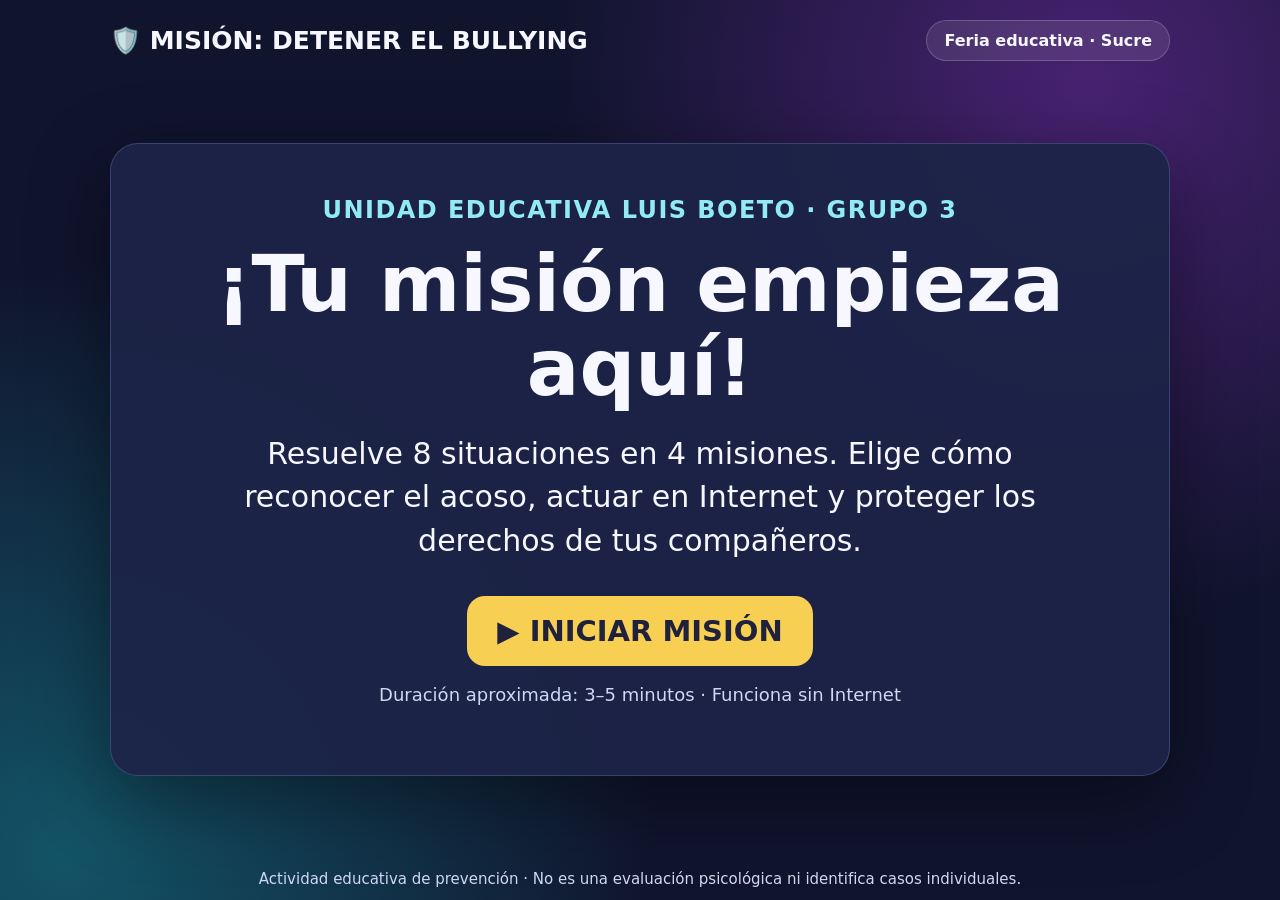
==== index.html @ 12032dbc "Add files via upload" ====
<!doctype html><html lang="es"><head><meta charset="utf-8"><meta name="viewport" content="width=device-width,initial-scale=1"><title>Misión: detener el bullying</title><style>
:root{font-family:system-ui,Arial,sans-serif;color:#f7f7ff;background:#10142d}*{box-sizing:border-box}body{margin:0;min-height:100vh;background:radial-gradient(circle at 85% 10%,#482272,transparent 40%),radial-gradient(circle at 5% 95%,#135467,transparent 40%),#10142d}.wrap{width:min(1100px,96vw);min-height:100vh;margin:auto;display:flex;flex-direction:column;padding:20px 20px 12px}.top{display:flex;align-items:center;justify-content:space-between;gap:16px;font-weight:800}.brand{font-size:clamp(17px,2vw,25px)}.badge{padding:10px 17px;border-radius:100px;background:#ffffff18;border:1px solid #ffffff30}.panel{margin:auto 0;background:#1d2447ed;border:1px solid #7585c255;box-shadow:0 24px 80px #0006;border-radius:28px;padding:clamp(22px,4vw,55px);text-align:center}.eyebrow{color:#92ebf4;font-size:clamp(17px,2vw,24px);font-weight:850;text-transform:uppercase;letter-spacing:.06em}h1{font-size:clamp(38px,6.5vw,78px);line-height:1.08;margin:18px 0}h2{font-size:clamp(27px,3.6vw,46px);line-height:1.2;margin:14px 0 30px}.intro{font-size:clamp(20px,2.5vw,30px);line-height:1.45;max-width:800px;margin:22px auto 34px}.button,.choice{font:inherit;cursor:pointer;border:0;border-radius:18px;font-weight:800;transition:transform .12s,background .12s}.button:hover,.choice:hover{transform:translateY(-2px)}.button:focus-visible,.choice:focus-visible{outline:4px solid #f9d861;outline-offset:3px}.button{background:#f7cf53;color:#20213c;padding:18px 30px;font-size:clamp(20px,2.4vw,29px)}.button.secondary{background:#324164;color:white}.choices{display:grid;grid-template-columns:1fr 1fr;gap:14px;text-align:left}.choice{background:#303a67;color:#fff;border:2px solid #8d9ac260;min-height:78px;padding:16px 20px;font-size:clamp(17px,2vw,25px);text-align:left}.choice span{display:inline-grid;place-items:center;background:#ffffff22;border-radius:10px;min-width:37px;height:37px;margin-right:10px}.choice:disabled{cursor:default;transform:none}.choice.correct{background:#176b58;border-color:#70e1b9}.choice.wrong{background:#813c59;border-color:#ff96aa}.choice.dim{opacity:.55}.bar{height:12px;background:#ffffff2b;border-radius:20px;overflow:hidden;margin:0 0 28px}.bar i{display:block;height:100%;background:#f7cf53;transition:width .3s}.feedback{margin:24px 0;padding:20px;border-radius:18px;background:#ffffff16;text-align:left;font-size:clamp(19px,2.15vw,27px);line-height:1.4}.feedback strong{display:block;color:#9ef2d0}.foot{font-size:15px;color:#d0d7f2;text-align:center;margin-top:12px}.small{font-size:18px;color:#d0d7f2}.score{font-size:clamp(60px,9vw,110px);font-weight:900;color:#f7cf53;margin:0}.hidden{display:none}.status{display:flex;justify-content:space-between;gap:15px;font-size:clamp(16px,2vw,22px);font-weight:750;margin-bottom:13px}@media(max-width:700px){.choices{grid-template-columns:1fr}.wrap{padding:12px}.panel{padding:20px}.top{font-size:13px}.choice{min-height:62px}}
</style></head><body><main class="wrap"><header class="top"><div class="brand">🛡️ MISIÓN: DETENER EL BULLYING</div><div id="scoretop" class="badge">Feria educativa · Sucre</div></header><section id="home" class="panel"><div class="eyebrow">Unidad Educativa Luis Boeto · Grupo 3</div><h1>¡Tu misión empieza aquí!</h1><p class="intro">Resuelve 8 situaciones en 4 misiones. Elige cómo reconocer el acoso, actuar en Internet y proteger los derechos de tus compañeros.</p><button id="start" class="button">▶ INICIAR MISIÓN</button><p class="small">Duración aproximada: 3–5 minutos · Funciona sin Internet</p></section><section id="game" class="panel hidden"><div class="status"><span id="stage"></span><span id="count"></span></div><div class="bar"><i id="progress"></i></div><h2 id="question"></h2><div id="choices" class="choices"></div><div id="feedback" class="feedback hidden" role="status"></div><button id="next" class="button hidden" style="margin-top:10px">SIGUIENTE ➜</button></section><section id="end" class="panel hidden"><div class="eyebrow">Misión terminada</div><h1 id="rank"></h1><p id="score" class="score"></p><p id="closing" class="intro"></p><p class="intro" style="color:#9ef2d0;font-weight:850">No participes · No compartas · Acompaña · Pide ayuda</p><button id="again" class="button">🔄 NUEVA MISIÓN</button></section><footer class="foot">Actividad educativa de prevención · No es una evaluación psicológica ni identifica casos individuales.</footer></main><script>
const bank=[
{cat:'🔎 DETECTIVE',q:'Carlos y Mateo discuten una vez durante un partido. ¿Es bullying?',a:['Sí, toda discusión lo es','No necesariamente: fue una discusión aislada','Sí, porque alguien se enojó'],ok:1,why:'Una discusión aislada no basta para identificar bullying. Hay que conocer el contexto.'},
{cat:'🔎 DETECTIVE',q:'Todos los recreos esconden la mochila de Andrés y lo insultan aunque pidió que paren. ¿Qué observas?',a:['Una broma divertida','Un conflicto sin importancia','Una posible situación de bullying'],ok:2,why:'La agresión se repite, causa daño y Andrés no logra detenerla.'},
{cat:'🔎 DETECTIVE',q:'Dos amigas se hacen una broma, ambas se ríen y ninguna se siente incómoda. ¿Qué corresponde?',a:['Es bullying siempre','Es una broma consentida, mientras ambas estén cómodas','Hay que expulsarlas'],ok:1,why:'Escucha cómo se siente cada persona. Si alguien pide parar, hay que respetarlo.'},
{cat:'🔎 DETECTIVE',q:'Cada semana dejan fuera del grupo de trabajo al mismo compañero y se burlan cuando pide participar. ¿Qué indica?',a:['Posible acoso y exclusión reiterada','Una forma normal de organizarse','Una prueba de amistad'],ok:0,why:'La exclusión repetida y la burla requieren atención de un adulto responsable.'},
{cat:'🔎 DETECTIVE',q:'Una estudiante dice que un compañero la empujó. No sabemos qué ocurrió antes ni si se repitió. ¿Qué haces?',a:['Decir que seguro es bullying','Ignorarla porque pasó una sola vez','Escucharla, buscar ayuda y conocer el contexto'],ok:2,why:'Un hecho aislado también puede requerir intervención, aunque no se clasifique como bullying.'},
{cat:'📱 ALERTA DIGITAL',q:'En el chat comparten un meme para humillar a una compañera. ¿Qué haces?',a:['Lo reenvío a otro chat','No lo comparto, la apoyo y busco ayuda','Le pongo un emoji de risa'],ok:1,why:'Reenviar o celebrar la burla amplifica el daño. Apoyar y pedir ayuda puede detenerlo.'},
{cat:'📱 ALERTA DIGITAL',q:'Un compañero recibe mensajes ofensivos repetidamente y tiene miedo de contarlo. ¿Qué haces?',a:['Lo acompaño para pedir ayuda a un adulto de confianza','Publico capturas con su nombre','Le digo que responda con insultos'],ok:0,why:'Escúchalo y acompáñalo. Conserven evidencia sin difundirla públicamente.'},
{cat:'📱 ALERTA DIGITAL',q:'Alguien crea una cuenta falsa para ridiculizar a un estudiante. ¿Qué acción ayuda?',a:['Seguir la cuenta para vigilarla','Comentar para que el autor se enoje','No interactuar, guardar evidencia y reportarla con apoyo adulto'],ok:2,why:'No des más difusión a la cuenta. Buscar apoyo facilita que se atienda el caso.'},
{cat:'📱 ALERTA DIGITAL',q:'Comparten una foto privada de una compañera sin su permiso. ¿Qué haces?',a:['La borro de mi chat, no la reenvío y aviso a un adulto','La comparto solo con mis amigos','La publico para denunciar al responsable'],ok:0,why:'Evita difundir la imagen; un adulto puede ayudar a reportarla y proteger a la compañera.'},
{cat:'📱 ALERTA DIGITAL',q:'Expulsan repetidamente a un compañero del grupo digital del curso para humillarlo. ¿Qué puede ser?',a:['Nada: Internet no cuenta','Una forma de ciberbullying','Una norma obligatoria de grupo'],ok:1,why:'La exclusión intencional y reiterada en espacios digitales también puede causar daño.'},
{cat:'🎯 TÚ DECIDES',q:'Se burlan de un estudiante nuevo por su forma de hablar. ¿Qué haces?',a:['Me uno para no quedar fuera','Me quedo mirando sin actuar','No apoyo la burla, lo acompaño y busco ayuda'],ok:2,why:'Acompañar a quien recibe burlas y pedir ayuda es una manera segura de intervenir.'},
{cat:'🎯 TÚ DECIDES',q:'Tu mejor amigo insulta repetidamente a otro estudiante. ¿Qué haces?',a:['Le digo que pare y, si continúa, busco apoyo adulto','Lo defiendo porque es mi amigo','Le digo al otro que aguante'],ok:0,why:'La amistad también implica poner límites cuando alguien hace daño.'},
{cat:'🎯 TÚ DECIDES',q:'Ves una burla grupal y te preocupa que se vuelvan contra ti. ¿Qué puedes hacer?',a:['Enfrentarte solo al grupo','Buscar a un docente y acompañar al compañero después','Grabar y publicar el momento'],ok:1,why:'Puedes intervenir de forma segura sin exponerte a una confrontación.'},
{cat:'🎯 TÚ DECIDES',q:'Una compañera te cuenta que teme ir a clases por burlas constantes. ¿Qué respuesta ayuda?',a:['Decirle que no exagere','Prometer que jamás contarás nada','Escucharla sin juzgar y acompañarla a pedir ayuda'],ok:2,why:'Tomar en serio lo que siente y buscar apoyo es importante.'},
{cat:'🎯 TÚ DECIDES',q:'Un compañero pide que dejen de llamarlo por un apodo que le duele. ¿Qué haces?',a:['Respetar su pedido y pedir a otros que paren','Seguir porque el apodo es gracioso','Cambiarlo por otro apodo'],ok:0,why:'El límite que expresa la persona debe respetarse.'},
{cat:'⚖️ TUS DERECHOS',q:'Publican una foto de una estudiante sin permiso para humillarla. ¿Qué derechos pueden afectarse?',a:['Ninguno porque fue en Internet','Privacidad, propia imagen y dignidad','Solo el derecho a jugar'],ok:1,why:'La privacidad, la imagen y la dignidad también se protegen en espacios digitales.'},
{cat:'⚖️ TUS DERECHOS',q:'Humillan repetidamente a un estudiante por la situación económica de su familia. ¿Qué principio debemos proteger?',a:['Igualdad y no discriminación','El derecho del grupo a burlarse','Ninguno si no hay golpes'],ok:0,why:'Todas las personas merecen respeto e igualdad, sin importar su situación económica.'},
{cat:'⚖️ TUS DERECHOS',q:'Amenazan y hostigan a una estudiante dentro y fuera del aula. ¿Qué debe protegerse?',a:['Solo sus notas','Solo su teléfono','Su integridad y derecho a vivir sin violencia'],ok:2,why:'La violencia psicológica y las amenazas afectan la integridad y la seguridad.'},
{cat:'⚖️ TUS DERECHOS',q:'Un grupo divulga mensajes personales de un compañero para avergonzarlo. ¿Qué derecho es especialmente relevante?',a:['La privacidad e intimidad','El derecho a reenviar mensajes','Ninguno si el chat era privado'],ok:0,why:'Los mensajes personales no deben difundirse para causar daño.'},
{cat:'⚖️ TUS DERECHOS',q:'Una compañera sufre burlas constantes y quiere contarlo. ¿Quién puede ayudar a proteger sus derechos?',a:['Solo sus amistades','Docentes, familia y personas adultas responsables de la escuela','Nadie si ocurre por redes'],ok:1,why:'La escuela y los adultos responsables deben escuchar, proteger y activar los canales de ayuda.'}
];
let round=[],index=0,points=0,answered=false;const $=id=>document.getElementById(id);function show(id){['home','game','end'].forEach(x=>$(x).classList.toggle('hidden',x!==id))}function shuffle(a){for(let i=a.length-1;i>0;i--){let j=Math.floor(Math.random()*(i+1));[a[i],a[j]]=[a[j],a[i]]}return a}function begin(){round=['🔎 DETECTIVE','📱 ALERTA DIGITAL','🎯 TÚ DECIDES','⚖️ TUS DERECHOS'].flatMap(c=>shuffle(bank.filter(x=>x.cat===c)).slice(0,2));index=0;points=0;$('scoretop').textContent='⭐ 0 / 800';show('game');render()}function render(){answered=false;let q=round[index];$('stage').textContent=q.cat;$('count').textContent=`Pregunta ${index+1} / 8`;$('progress').style.width=(index/8*100)+'%';$('question').textContent=q.q;$('feedback').classList.add('hidden');$('next').classList.add('hidden');let box=$('choices');box.replaceChildren();q.a.forEach((v,i)=>{let b=document.createElement('button');b.className='choice';let label=document.createElement('span');label.textContent='ABC'[i];b.append(label,document.createTextNode(v));b.onclick=()=>answer(i);box.append(b)})}function answer(i){if(answered)return;answered=true;let q=round[index],right=i===q.ok;if(right)points+=100;$('scoretop').textContent=`⭐ ${points} / 800`;[...$('choices').children].forEach((b,j)=>{b.disabled=true;b.classList.add(j===q.ok?'correct':j===i?'wrong':'dim')});let f=$('feedback');f.replaceChildren();let strong=document.createElement('strong');strong.textContent=right?'✅ ¡Bien! +100 puntos':'💡 Aprendamos juntos';f.append(strong,document.createTextNode(q.why));f.classList.remove('hidden');$('progress').style.width=((index+1)/8*100)+'%';$('next').textContent=index===7?'VER RESULTADO 🏆':'SIGUIENTE ➜';$('next').classList.remove('hidden')}function advance(){if(!answered)return;if(++index<8){render();return}show('end');$('score').textContent=points+' / 800';let rank=points>=700?'🏆 GUARDIÁN CONTRA EL BULLYING':points>=400?'🛡️ DEFENSOR':'🌱 APRENDIZ';$('rank').textContent=rank;$('closing').textContent=points>=700?'¡Misión cumplida! Puedes reconocer situaciones de acoso y actuar con respeto.':points>=400?'¡Buen trabajo! Sigue practicando cómo reconocer el acoso y acompañar a otros.':'Cada decisión es una oportunidad para aprender y ayudar. ¡Vuelve a intentarlo!'}$('start').onclick=begin;$('again').onclick=begin;$('next').onclick=advance;document.addEventListener('keydown',e=>{if($('game').classList.contains('hidden'))return;if(!answered&&['1','2','3','a','b','c'].includes(e.key.toLowerCase())){let map={a:0,b:1,c:2,'1':0,'2':1,'3':2};answer(map[e.key.toLowerCase()])}else if(answered&&e.key==='Enter')advance()});
</script></body></html>
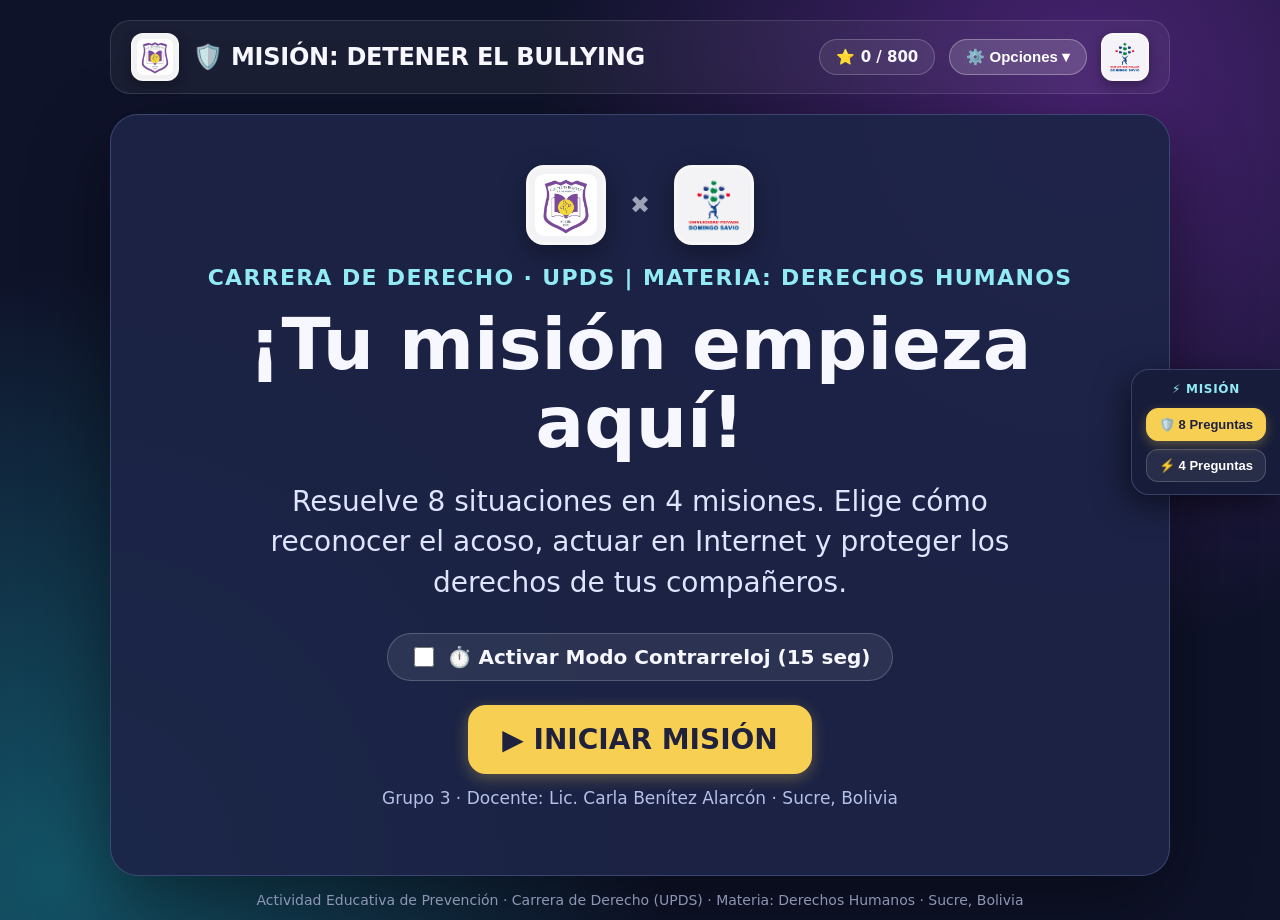
==== commit db190d25: "Add files via upload" ====
--- a/index.html
+++ b/index.html
@@ -1,27 +1,1111 @@
-<!doctype html><html lang="es"><head><meta charset="utf-8"><meta name="viewport" content="width=device-width,initial-scale=1"><title>Misión: detener el bullying</title><style>
-:root{font-family:system-ui,Arial,sans-serif;color:#f7f7ff;background:#10142d}*{box-sizing:border-box}body{margin:0;min-height:100vh;background:radial-gradient(circle at 85% 10%,#482272,transparent 40%),radial-gradient(circle at 5% 95%,#135467,transparent 40%),#10142d}.wrap{width:min(1100px,96vw);min-height:100vh;margin:auto;display:flex;flex-direction:column;padding:20px 20px 12px}.top{display:flex;align-items:center;justify-content:space-between;gap:16px;font-weight:800}.brand{font-size:clamp(17px,2vw,25px)}.badge{padding:10px 17px;border-radius:100px;background:#ffffff18;border:1px solid #ffffff30}.panel{margin:auto 0;background:#1d2447ed;border:1px solid #7585c255;box-shadow:0 24px 80px #0006;border-radius:28px;padding:clamp(22px,4vw,55px);text-align:center}.eyebrow{color:#92ebf4;font-size:clamp(17px,2vw,24px);font-weight:850;text-transform:uppercase;letter-spacing:.06em}h1{font-size:clamp(38px,6.5vw,78px);line-height:1.08;margin:18px 0}h2{font-size:clamp(27px,3.6vw,46px);line-height:1.2;margin:14px 0 30px}.intro{font-size:clamp(20px,2.5vw,30px);line-height:1.45;max-width:800px;margin:22px auto 34px}.button,.choice{font:inherit;cursor:pointer;border:0;border-radius:18px;font-weight:800;transition:transform .12s,background .12s}.button:hover,.choice:hover{transform:translateY(-2px)}.button:focus-visible,.choice:focus-visible{outline:4px solid #f9d861;outline-offset:3px}.button{background:#f7cf53;color:#20213c;padding:18px 30px;font-size:clamp(20px,2.4vw,29px)}.button.secondary{background:#324164;color:white}.choices{display:grid;grid-template-columns:1fr 1fr;gap:14px;text-align:left}.choice{background:#303a67;color:#fff;border:2px solid #8d9ac260;min-height:78px;padding:16px 20px;font-size:clamp(17px,2vw,25px);text-align:left}.choice span{display:inline-grid;place-items:center;background:#ffffff22;border-radius:10px;min-width:37px;height:37px;margin-right:10px}.choice:disabled{cursor:default;transform:none}.choice.correct{background:#176b58;border-color:#70e1b9}.choice.wrong{background:#813c59;border-color:#ff96aa}.choice.dim{opacity:.55}.bar{height:12px;background:#ffffff2b;border-radius:20px;overflow:hidden;margin:0 0 28px}.bar i{display:block;height:100%;background:#f7cf53;transition:width .3s}.feedback{margin:24px 0;padding:20px;border-radius:18px;background:#ffffff16;text-align:left;font-size:clamp(19px,2.15vw,27px);line-height:1.4}.feedback strong{display:block;color:#9ef2d0}.foot{font-size:15px;color:#d0d7f2;text-align:center;margin-top:12px}.small{font-size:18px;color:#d0d7f2}.score{font-size:clamp(60px,9vw,110px);font-weight:900;color:#f7cf53;margin:0}.hidden{display:none}.status{display:flex;justify-content:space-between;gap:15px;font-size:clamp(16px,2vw,22px);font-weight:750;margin-bottom:13px}@media(max-width:700px){.choices{grid-template-columns:1fr}.wrap{padding:12px}.panel{padding:20px}.top{font-size:13px}.choice{min-height:62px}}
-</style></head><body><main class="wrap"><header class="top"><div class="brand">🛡️ MISIÓN: DETENER EL BULLYING</div><div id="scoretop" class="badge">Feria educativa · Sucre</div></header><section id="home" class="panel"><div class="eyebrow">Unidad Educativa Luis Boeto · Grupo 3</div><h1>¡Tu misión empieza aquí!</h1><p class="intro">Resuelve 8 situaciones en 4 misiones. Elige cómo reconocer el acoso, actuar en Internet y proteger los derechos de tus compañeros.</p><button id="start" class="button">▶ INICIAR MISIÓN</button><p class="small">Duración aproximada: 3–5 minutos · Funciona sin Internet</p></section><section id="game" class="panel hidden"><div class="status"><span id="stage"></span><span id="count"></span></div><div class="bar"><i id="progress"></i></div><h2 id="question"></h2><div id="choices" class="choices"></div><div id="feedback" class="feedback hidden" role="status"></div><button id="next" class="button hidden" style="margin-top:10px">SIGUIENTE ➜</button></section><section id="end" class="panel hidden"><div class="eyebrow">Misión terminada</div><h1 id="rank"></h1><p id="score" class="score"></p><p id="closing" class="intro"></p><p class="intro" style="color:#9ef2d0;font-weight:850">No participes · No compartas · Acompaña · Pide ayuda</p><button id="again" class="button">🔄 NUEVA MISIÓN</button></section><footer class="foot">Actividad educativa de prevención · No es una evaluación psicológica ni identifica casos individuales.</footer></main><script>
-const bank=[
-{cat:'🔎 DETECTIVE',q:'Carlos y Mateo discuten una vez durante un partido. ¿Es bullying?',a:['Sí, toda discusión lo es','No necesariamente: fue una discusión aislada','Sí, porque alguien se enojó'],ok:1,why:'Una discusión aislada no basta para identificar bullying. Hay que conocer el contexto.'},
-{cat:'🔎 DETECTIVE',q:'Todos los recreos esconden la mochila de Andrés y lo insultan aunque pidió que paren. ¿Qué observas?',a:['Una broma divertida','Un conflicto sin importancia','Una posible situación de bullying'],ok:2,why:'La agresión se repite, causa daño y Andrés no logra detenerla.'},
-{cat:'🔎 DETECTIVE',q:'Dos amigas se hacen una broma, ambas se ríen y ninguna se siente incómoda. ¿Qué corresponde?',a:['Es bullying siempre','Es una broma consentida, mientras ambas estén cómodas','Hay que expulsarlas'],ok:1,why:'Escucha cómo se siente cada persona. Si alguien pide parar, hay que respetarlo.'},
-{cat:'🔎 DETECTIVE',q:'Cada semana dejan fuera del grupo de trabajo al mismo compañero y se burlan cuando pide participar. ¿Qué indica?',a:['Posible acoso y exclusión reiterada','Una forma normal de organizarse','Una prueba de amistad'],ok:0,why:'La exclusión repetida y la burla requieren atención de un adulto responsable.'},
-{cat:'🔎 DETECTIVE',q:'Una estudiante dice que un compañero la empujó. No sabemos qué ocurrió antes ni si se repitió. ¿Qué haces?',a:['Decir que seguro es bullying','Ignorarla porque pasó una sola vez','Escucharla, buscar ayuda y conocer el contexto'],ok:2,why:'Un hecho aislado también puede requerir intervención, aunque no se clasifique como bullying.'},
-{cat:'📱 ALERTA DIGITAL',q:'En el chat comparten un meme para humillar a una compañera. ¿Qué haces?',a:['Lo reenvío a otro chat','No lo comparto, la apoyo y busco ayuda','Le pongo un emoji de risa'],ok:1,why:'Reenviar o celebrar la burla amplifica el daño. Apoyar y pedir ayuda puede detenerlo.'},
-{cat:'📱 ALERTA DIGITAL',q:'Un compañero recibe mensajes ofensivos repetidamente y tiene miedo de contarlo. ¿Qué haces?',a:['Lo acompaño para pedir ayuda a un adulto de confianza','Publico capturas con su nombre','Le digo que responda con insultos'],ok:0,why:'Escúchalo y acompáñalo. Conserven evidencia sin difundirla públicamente.'},
-{cat:'📱 ALERTA DIGITAL',q:'Alguien crea una cuenta falsa para ridiculizar a un estudiante. ¿Qué acción ayuda?',a:['Seguir la cuenta para vigilarla','Comentar para que el autor se enoje','No interactuar, guardar evidencia y reportarla con apoyo adulto'],ok:2,why:'No des más difusión a la cuenta. Buscar apoyo facilita que se atienda el caso.'},
-{cat:'📱 ALERTA DIGITAL',q:'Comparten una foto privada de una compañera sin su permiso. ¿Qué haces?',a:['La borro de mi chat, no la reenvío y aviso a un adulto','La comparto solo con mis amigos','La publico para denunciar al responsable'],ok:0,why:'Evita difundir la imagen; un adulto puede ayudar a reportarla y proteger a la compañera.'},
-{cat:'📱 ALERTA DIGITAL',q:'Expulsan repetidamente a un compañero del grupo digital del curso para humillarlo. ¿Qué puede ser?',a:['Nada: Internet no cuenta','Una forma de ciberbullying','Una norma obligatoria de grupo'],ok:1,why:'La exclusión intencional y reiterada en espacios digitales también puede causar daño.'},
-{cat:'🎯 TÚ DECIDES',q:'Se burlan de un estudiante nuevo por su forma de hablar. ¿Qué haces?',a:['Me uno para no quedar fuera','Me quedo mirando sin actuar','No apoyo la burla, lo acompaño y busco ayuda'],ok:2,why:'Acompañar a quien recibe burlas y pedir ayuda es una manera segura de intervenir.'},
-{cat:'🎯 TÚ DECIDES',q:'Tu mejor amigo insulta repetidamente a otro estudiante. ¿Qué haces?',a:['Le digo que pare y, si continúa, busco apoyo adulto','Lo defiendo porque es mi amigo','Le digo al otro que aguante'],ok:0,why:'La amistad también implica poner límites cuando alguien hace daño.'},
-{cat:'🎯 TÚ DECIDES',q:'Ves una burla grupal y te preocupa que se vuelvan contra ti. ¿Qué puedes hacer?',a:['Enfrentarte solo al grupo','Buscar a un docente y acompañar al compañero después','Grabar y publicar el momento'],ok:1,why:'Puedes intervenir de forma segura sin exponerte a una confrontación.'},
-{cat:'🎯 TÚ DECIDES',q:'Una compañera te cuenta que teme ir a clases por burlas constantes. ¿Qué respuesta ayuda?',a:['Decirle que no exagere','Prometer que jamás contarás nada','Escucharla sin juzgar y acompañarla a pedir ayuda'],ok:2,why:'Tomar en serio lo que siente y buscar apoyo es importante.'},
-{cat:'🎯 TÚ DECIDES',q:'Un compañero pide que dejen de llamarlo por un apodo que le duele. ¿Qué haces?',a:['Respetar su pedido y pedir a otros que paren','Seguir porque el apodo es gracioso','Cambiarlo por otro apodo'],ok:0,why:'El límite que expresa la persona debe respetarse.'},
-{cat:'⚖️ TUS DERECHOS',q:'Publican una foto de una estudiante sin permiso para humillarla. ¿Qué derechos pueden afectarse?',a:['Ninguno porque fue en Internet','Privacidad, propia imagen y dignidad','Solo el derecho a jugar'],ok:1,why:'La privacidad, la imagen y la dignidad también se protegen en espacios digitales.'},
-{cat:'⚖️ TUS DERECHOS',q:'Humillan repetidamente a un estudiante por la situación económica de su familia. ¿Qué principio debemos proteger?',a:['Igualdad y no discriminación','El derecho del grupo a burlarse','Ninguno si no hay golpes'],ok:0,why:'Todas las personas merecen respeto e igualdad, sin importar su situación económica.'},
-{cat:'⚖️ TUS DERECHOS',q:'Amenazan y hostigan a una estudiante dentro y fuera del aula. ¿Qué debe protegerse?',a:['Solo sus notas','Solo su teléfono','Su integridad y derecho a vivir sin violencia'],ok:2,why:'La violencia psicológica y las amenazas afectan la integridad y la seguridad.'},
-{cat:'⚖️ TUS DERECHOS',q:'Un grupo divulga mensajes personales de un compañero para avergonzarlo. ¿Qué derecho es especialmente relevante?',a:['La privacidad e intimidad','El derecho a reenviar mensajes','Ninguno si el chat era privado'],ok:0,why:'Los mensajes personales no deben difundirse para causar daño.'},
-{cat:'⚖️ TUS DERECHOS',q:'Una compañera sufre burlas constantes y quiere contarlo. ¿Quién puede ayudar a proteger sus derechos?',a:['Solo sus amistades','Docentes, familia y personas adultas responsables de la escuela','Nadie si ocurre por redes'],ok:1,why:'La escuela y los adultos responsables deben escuchar, proteger y activar los canales de ayuda.'}
-];
-let round=[],index=0,points=0,answered=false;const $=id=>document.getElementById(id);function show(id){['home','game','end'].forEach(x=>$(x).classList.toggle('hidden',x!==id))}function shuffle(a){for(let i=a.length-1;i>0;i--){let j=Math.floor(Math.random()*(i+1));[a[i],a[j]]=[a[j],a[i]]}return a}function begin(){round=['🔎 DETECTIVE','📱 ALERTA DIGITAL','🎯 TÚ DECIDES','⚖️ TUS DERECHOS'].flatMap(c=>shuffle(bank.filter(x=>x.cat===c)).slice(0,2));index=0;points=0;$('scoretop').textContent='⭐ 0 / 800';show('game');render()}function render(){answered=false;let q=round[index];$('stage').textContent=q.cat;$('count').textContent=`Pregunta ${index+1} / 8`;$('progress').style.width=(index/8*100)+'%';$('question').textContent=q.q;$('feedback').classList.add('hidden');$('next').classList.add('hidden');let box=$('choices');box.replaceChildren();q.a.forEach((v,i)=>{let b=document.createElement('button');b.className='choice';let label=document.createElement('span');label.textContent='ABC'[i];b.append(label,document.createTextNode(v));b.onclick=()=>answer(i);box.append(b)})}function answer(i){if(answered)return;answered=true;let q=round[index],right=i===q.ok;if(right)points+=100;$('scoretop').textContent=`⭐ ${points} / 800`;[...$('choices').children].forEach((b,j)=>{b.disabled=true;b.classList.add(j===q.ok?'correct':j===i?'wrong':'dim')});let f=$('feedback');f.replaceChildren();let strong=document.createElement('strong');strong.textContent=right?'✅ ¡Bien! +100 puntos':'💡 Aprendamos juntos';f.append(strong,document.createTextNode(q.why));f.classList.remove('hidden');$('progress').style.width=((index+1)/8*100)+'%';$('next').textContent=index===7?'VER RESULTADO 🏆':'SIGUIENTE ➜';$('next').classList.remove('hidden')}function advance(){if(!answered)return;if(++index<8){render();return}show('end');$('score').textContent=points+' / 800';let rank=points>=700?'🏆 GUARDIÁN CONTRA EL BULLYING':points>=400?'🛡️ DEFENSOR':'🌱 APRENDIZ';$('rank').textContent=rank;$('closing').textContent=points>=700?'¡Misión cumplida! Puedes reconocer situaciones de acoso y actuar con respeto.':points>=400?'¡Buen trabajo! Sigue practicando cómo reconocer el acoso y acompañar a otros.':'Cada decisión es una oportunidad para aprender y ayudar. ¡Vuelve a intentarlo!'}$('start').onclick=begin;$('again').onclick=begin;$('next').onclick=advance;document.addEventListener('keydown',e=>{if($('game').classList.contains('hidden'))return;if(!answered&&['1','2','3','a','b','c'].includes(e.key.toLowerCase())){let map={a:0,b:1,c:2,'1':0,'2':1,'3':2};answer(map[e.key.toLowerCase()])}else if(answered&&e.key==='Enter')advance()});
-</script></body></html>
+<!doctype html>
+<html lang="es">
+<head>
+  <meta charset="utf-8">
+  <meta name="viewport" content="width=device-width, initial-scale=1">
+  <link rel="icon" type="image/png" href="assets/favicon.png">
+  <title>Misión: detener el bullying · U.E. Luis Boeto & UPDS</title>
+  <style>
+    :root {
+      --font-main: system-ui, -apple-system, BlinkMacSystemFont, 'Segoe UI', Roboto, sans-serif;
+      --bg-dark: #0f132a;
+      --panel-bg: rgba(29, 36, 71, 0.92);
+      --accent-yellow: #f7cf53;
+      --accent-teal: #92ebf4;
+      --accent-green: #9ef2d0;
+      --border-color: rgba(117, 133, 194, 0.35);
+      --text-light: #f7f7ff;
+    }
+    * { box-sizing: border-box; }
+    body {
+      margin: 0;
+      min-height: 100vh;
+      font-family: var(--font-main);
+      color: var(--text-light);
+      background: 
+        radial-gradient(circle at 85% 10%, #482272 0%, transparent 40%),
+        radial-gradient(circle at 5% 95%, #135467 0%, transparent 40%),
+        var(--bg-dark);
+    }
+    .wrap {
+      width: min(1100px, 96vw);
+      min-height: 100vh;
+      margin: auto;
+      display: flex;
+      flex-direction: column;
+      padding: 20px 20px 12px;
+    }
+    .top {
+      display: flex;
+      align-items: center;
+      justify-content: space-between;
+      gap: 16px;
+      padding: 12px 20px;
+      background: rgba(255, 255, 255, 0.05);
+      backdrop-filter: blur(12px);
+      -webkit-backdrop-filter: blur(12px);
+      border: 1px solid rgba(255, 255, 255, 0.12);
+      border-radius: 20px;
+      margin-bottom: 20px;
+      position: relative;
+      z-index: 500;
+    }
+    .brand-group {
+      display: flex;
+      align-items: center;
+      gap: 14px;
+    }
+    .logo-img {
+      height: 48px;
+      width: 48px;
+      object-fit: contain;
+      background: rgba(255, 255, 255, 0.95);
+      padding: 4px;
+      border-radius: 12px;
+      border: 2px solid rgba(255, 255, 255, 0.25);
+      box-shadow: 0 4px 12px rgba(0, 0, 0, 0.3);
+      transition: transform 0.2s ease, border-color 0.2s ease;
+    }
+    .logo-img:hover {
+      transform: scale(1.08);
+      border-color: var(--accent-yellow);
+    }
+    .brand {
+      font-size: clamp(16px, 2.2vw, 24px);
+      font-weight: 800;
+      letter-spacing: -0.01em;
+      display: flex;
+      align-items: center;
+      gap: 8px;
+    }
+    .badge {
+      padding: 8px 16px;
+      border-radius: 100px;
+      background: rgba(255, 255, 255, 0.08);
+      border: 1px solid rgba(255, 255, 255, 0.2);
+      font-size: clamp(13px, 1.5vw, 15px);
+      font-weight: 700;
+      white-space: nowrap;
+    }
+    .panel {
+      margin: auto 0;
+      background: var(--panel-bg);
+      border: 1px solid var(--border-color);
+      box-shadow: 0 24px 80px rgba(0, 0, 0, 0.45);
+      border-radius: 28px;
+      padding: clamp(22px, 4vw, 50px);
+      text-align: center;
+      position: relative;
+      overflow: hidden;
+    }
+    .logos-hero {
+      display: flex;
+      align-items: center;
+      justify-content: center;
+      gap: 24px;
+      margin-bottom: 20px;
+    }
+    .logo-hero-img {
+      height: 80px;
+      width: 80px;
+      object-fit: contain;
+      background: rgba(255, 255, 255, 0.95);
+      padding: 6px;
+      border-radius: 18px;
+      border: 3px solid rgba(255, 255, 255, 0.3);
+      box-shadow: 0 8px 24px rgba(0, 0, 0, 0.35);
+      transition: transform 0.3s cubic-bezier(0.175, 0.885, 0.32, 1.275);
+    }
+    .logo-hero-img:hover {
+      transform: scale(1.1) rotate(2deg);
+    }
+    .logos-divider {
+      font-size: 24px;
+      opacity: 0.6;
+      font-weight: 300;
+    }
+    .eyebrow {
+      color: var(--accent-teal);
+      font-size: clamp(15px, 1.9vw, 22px);
+      font-weight: 850;
+      text-transform: uppercase;
+      letter-spacing: .06em;
+    }
+    h1 {
+      font-size: clamp(34px, 6vw, 72px);
+      line-height: 1.08;
+      margin: 16px 0;
+      font-weight: 900;
+    }
+    h2 {
+      font-size: clamp(24px, 3.4vw, 42px);
+      line-height: 1.2;
+      margin: 14px 0 26px;
+    }
+    .intro {
+      font-size: clamp(18px, 2.3vw, 28px);
+      line-height: 1.45;
+      max-width: 800px;
+      margin: 20px auto 30px;
+      color: #e0e5ff;
+    }
+    .button, .choice {
+      font: inherit;
+      cursor: pointer;
+      border: 0;
+      border-radius: 18px;
+      font-weight: 800;
+      transition: transform .15s ease, background .15s ease, box-shadow .15s ease;
+    }
+    .button:hover, .choice:hover {
+      transform: translateY(-3px);
+      box-shadow: 0 8px 20px rgba(0,0,0,0.3);
+    }
+    .button:focus-visible, .choice:focus-visible {
+      outline: 4px solid var(--accent-yellow);
+      outline-offset: 3px;
+    }
+    .button {
+      background: var(--accent-yellow);
+      color: #20213c;
+      padding: 18px 34px;
+      font-size: clamp(19px, 2.3vw, 28px);
+      box-shadow: 0 4px 15px rgba(247, 207, 83, 0.3);
+    }
+    .button.secondary {
+      background: #324164;
+      color: white;
+    }
+    .choices {
+      display: grid;
+      grid-template-columns: 1fr 1fr;
+      gap: 14px;
+      text-align: left;
+    }
+    .choice {
+      background: #303a67;
+      color: #fff;
+      border: 2px solid rgba(141, 154, 194, 0.38);
+      min-height: 78px;
+      padding: 16px 20px;
+      font-size: clamp(16px, 1.9vw, 24px);
+      text-align: left;
+    }
+    .choice span {
+      display: inline-grid;
+      place-items: center;
+      background: rgba(255, 255, 255, 0.15);
+      border-radius: 10px;
+      min-width: 37px;
+      height: 37px;
+      margin-right: 10px;
+      font-weight: 800;
+    }
+    .choice:disabled {
+      cursor: default;
+      transform: none;
+      box-shadow: none;
+    }
+    .choice.correct {
+      background: #176b58;
+      border-color: #70e1b9;
+    }
+    .choice.wrong {
+      background: #813c59;
+      border-color: #ff96aa;
+    }
+    .choice.dim {
+      opacity: .55;
+    }
+    .bar {
+      height: 12px;
+      background: rgba(255, 255, 255, 0.16);
+      border-radius: 20px;
+      overflow: hidden;
+      margin: 0 0 26px;
+    }
+    .bar i {
+      display: block;
+      height: 100%;
+      background: var(--accent-yellow);
+      transition: width .3s ease;
+    }
+    .feedback {
+      margin: 24px 0;
+      padding: 20px;
+      border-radius: 18px;
+      background: rgba(255, 255, 255, 0.08);
+      border: 1px solid rgba(255, 255, 255, 0.15);
+      text-align: left;
+      font-size: clamp(18px, 2vw, 26px);
+      line-height: 1.4;
+    }
+    .feedback strong {
+      display: block;
+      color: var(--accent-green);
+      margin-bottom: 6px;
+    }
+    .foot {
+      font-size: 14px;
+      color: #b5c0e8;
+      text-align: center;
+      margin-top: 16px;
+    }
+    .small {
+      font-size: 17px;
+      color: #b5c0e8;
+      margin-top: 14px;
+    }
+    .score {
+      font-size: clamp(56px, 8.5vw, 105px);
+      font-weight: 900;
+      color: var(--accent-yellow);
+      margin: 0;
+      text-shadow: 0 4px 20px rgba(247, 207, 83, 0.25);
+    }
+    .hidden { display: none !important; }
+    .status {
+      display: flex;
+      justify-content: space-between;
+      gap: 15px;
+      font-size: clamp(15px, 1.9vw, 21px);
+      font-weight: 750;
+      margin-bottom: 13px;
+    }
+    @media (max-width: 768px) {
+      .top {
+        flex-direction: column;
+        align-items: center;
+        gap: 10px;
+      }
+      .brand-group {
+        width: 100%;
+        justify-content: center;
+      }
+      .choices { grid-template-columns: 1fr; }
+      .wrap { padding: 12px; }
+      .panel { padding: 20px; }
+      .choice { min-height: 62px; }
+      .logo-hero-img { height: 64px; width: 64px; }
+    }
+
+    /* Modal Quiénes Somos & Sobre la App */
+    .modal-overlay {
+      position: fixed;
+      top: 0;
+      left: 0;
+      width: 100vw;
+      height: 100vh;
+      background: rgba(10, 14, 35, 0.85);
+      backdrop-filter: blur(10px);
+      -webkit-backdrop-filter: blur(10px);
+      display: flex;
+      align-items: center;
+      justify-content: center;
+      z-index: 10000;
+      padding: 20px;
+    }
+    .modal-content {
+      background: #1d2447;
+      border: 1px solid var(--border-color);
+      box-shadow: 0 24px 80px rgba(0, 0, 0, 0.6);
+      border-radius: 24px;
+      width: min(650px, 92vw);
+      max-height: 85vh;
+      overflow-y: auto;
+      padding: 28px;
+      text-align: left;
+      animation: modalFadeIn 0.25s ease;
+    }
+    @keyframes modalFadeIn {
+      from { opacity: 0; transform: scale(0.95); }
+      to { opacity: 1; transform: scale(1); }
+    }
+    .modal-header {
+      display: flex;
+      align-items: center;
+      justify-content: space-between;
+      border-bottom: 1px solid rgba(255, 255, 255, 0.15);
+      padding-bottom: 14px;
+      margin-bottom: 18px;
+    }
+    .modal-header h2 {
+      font-size: clamp(20px, 2.4vw, 26px);
+      margin: 0;
+      color: var(--accent-yellow);
+    }
+    .close-btn {
+      background: transparent;
+      border: 0;
+      color: #fff;
+      font-size: 32px;
+      cursor: pointer;
+      line-height: 1;
+      opacity: 0.8;
+      transition: opacity 0.15s ease;
+    }
+    .close-btn:hover {
+      opacity: 1;
+      color: var(--accent-yellow);
+    }
+    .modal-body h3 {
+      color: var(--accent-teal);
+      font-size: clamp(17px, 2vw, 21px);
+      margin: 18px 0 6px;
+    }
+    .modal-body p {
+      font-size: clamp(15px, 1.8vw, 18px);
+      line-height: 1.5;
+      color: #dbe2ff;
+      margin: 0 0 10px;
+    }
+    .credits-box {
+      margin-top: 22px;
+      padding: 14px 18px;
+      background: rgba(255, 255, 255, 0.07);
+      border-radius: 14px;
+      border: 1px solid rgba(255, 255, 255, 0.12);
+      text-align: center;
+      font-size: 15px;
+      color: var(--accent-green);
+    }
+
+    /* Pestaña flotante lateral derecha para selección de modo */
+    .floating-mode-tab {
+      position: fixed;
+      right: 0;
+      top: 48%;
+      transform: translateY(-50%);
+      z-index: 1000;
+      background: rgba(23, 29, 58, 0.95);
+      backdrop-filter: blur(12px);
+      -webkit-backdrop-filter: blur(12px);
+      border: 1px solid var(--border-color);
+      border-right: none;
+      border-radius: 18px 0 0 18px;
+      padding: 12px 14px;
+      box-shadow: -6px 10px 30px rgba(0, 0, 0, 0.5);
+      display: flex;
+      flex-direction: column;
+      gap: 8px;
+      transition: transform 0.25s ease, opacity 0.25s ease;
+    }
+    .floating-mode-tab h4 {
+      margin: 0 0 4px;
+      font-size: 12px;
+      text-transform: uppercase;
+      letter-spacing: 0.06em;
+      color: var(--accent-teal);
+      text-align: center;
+    }
+    .mode-btn {
+      background: rgba(255, 255, 255, 0.08);
+      border: 1px solid rgba(255, 255, 255, 0.18);
+      color: #fff;
+      padding: 8px 12px;
+      border-radius: 12px;
+      font-size: 13px;
+      font-weight: 700;
+      cursor: pointer;
+      display: flex;
+      align-items: center;
+      gap: 6px;
+      transition: background 0.15s ease, border-color 0.15s ease, transform 0.12s ease;
+      white-space: nowrap;
+    }
+    .mode-btn:hover {
+      transform: translateX(-3px);
+    }
+    .mode-btn.active {
+      background: var(--accent-yellow);
+      color: #20213c;
+      border-color: var(--accent-yellow);
+      box-shadow: 0 4px 12px rgba(247, 207, 83, 0.3);
+    }
+    @media (max-width: 768px) {
+      .floating-mode-tab {
+        top: auto;
+        bottom: 20px;
+        right: 12px;
+        left: 12px;
+        transform: none;
+        border-radius: 18px;
+        border-right: 1px solid var(--border-color);
+        flex-direction: row;
+        align-items: center;
+        justify-content: space-around;
+      }
+      .floating-mode-tab h4 { display: none; }
+    }
+
+    /* Submenú Dropdown Navbar */
+    .dropdown-wrapper {
+      position: relative;
+      display: inline-block;
+    }
+    .menu-toggle-btn {
+      cursor: pointer;
+      background: rgba(255, 255, 255, 0.15) !important;
+      border: 1px solid rgba(255, 255, 255, 0.3) !important;
+      color: white !important;
+      transition: background 0.2s ease, transform 0.15s ease;
+    }
+    .menu-toggle-btn:hover {
+      background: rgba(255, 255, 255, 0.25) !important;
+      transform: translateY(-2px);
+    }
+    .dropdown-menu {
+      position: absolute;
+      right: 0;
+      top: calc(100% + 8px);
+      background: #171d3a;
+      border: 1px solid var(--border-color);
+      border-radius: 16px;
+      box-shadow: 0 12px 35px rgba(0, 0, 0, 0.6);
+      min-width: 220px;
+      padding: 8px;
+      display: flex;
+      flex-direction: column;
+      gap: 4px;
+      z-index: 9000;
+      animation: dropdownFade 0.2s ease;
+    }
+    @keyframes dropdownFade {
+      from { opacity: 0; transform: translateY(-8px); }
+      to { opacity: 1; transform: translateY(0); }
+    }
+    .dropdown-item {
+      font: inherit;
+      font-size: 14px;
+      font-weight: 700;
+      color: #e0e5ff;
+      background: transparent;
+      border: 0;
+      padding: 10px 14px;
+      border-radius: 10px;
+      cursor: pointer;
+      text-align: left;
+      text-decoration: none;
+      display: flex;
+      align-items: center;
+      gap: 8px;
+      transition: background 0.15s ease, color 0.15s ease;
+    }
+    .dropdown-item:hover {
+      background: rgba(255, 255, 255, 0.12);
+      color: var(--accent-yellow);
+    }
+  </style>
+</head>
+<body>
+  <canvas id="confetti" style="position:fixed;top:0;left:0;width:100vw;height:100vh;pointer-events:none;z-index:9999"></canvas>
+  
+  <!-- Pestaña Flotante Derecha de Selección de Modo -->
+  <aside id="floatingmodetab" class="floating-mode-tab" title="Duración de la Misión">
+    <h4>⚡ Misión</h4>
+    <button id="btnmode8" class="mode-btn active" title="Misión Completa (8 Preguntas)">🛡️ 8 Preguntas</button>
+    <button id="btnmode4" class="mode-btn" title="Modo Express Rápido (4 Preguntas)">⚡ 4 Preguntas</button>
+  </aside>
+
+  <main class="wrap">
+    <header class="top">
+      <div class="brand-group">
+        <img src="assets/images.jpg" alt="Logo Colegio Luis Boeto" class="logo-img">
+        <div class="brand">🛡️ MISIÓN: DETENER EL BULLYING</div>
+      </div>
+      <div class="brand-group">
+        <div id="scoretop" class="badge">⭐ 0 / 800</div>
+
+        <!-- Submenú de Opciones Navbar -->
+        <div class="dropdown-wrapper">
+          <button id="menubtn" class="badge menu-toggle-btn" title="Menú de opciones">
+            ⚙️ Opciones ▾
+          </button>
+          <div id="dropdownmenu" class="dropdown-menu hidden">
+            <a href="exposicion.html" class="dropdown-item">📊 Exposición (Diapositivas)</a>
+            <button id="aboutbtn" class="dropdown-item">ℹ️ Sobre Nosotros (Grupo 3)</button>
+            <button id="soundbtn" class="dropdown-item">🔊 Sonido (Activado)</button>
+          </div>
+        </div>
+
+        <img src="assets/logoupds1.png" alt="Logo UPDS" class="logo-img">
+      </div>
+    </header>
+
+    <section id="home" class="panel">
+      <div class="logos-hero">
+        <img src="assets/images.jpg" alt="Unidad Educativa Luis Boeto" class="logo-hero-img" title="Unidad Educativa Luis Boeto">
+        <span class="logos-divider">✖</span>
+        <img src="assets/logoupds1.png" alt="Universidad Privada Domingo Savio (UPDS)" class="logo-hero-img" title="Universidad Privada Domingo Savio">
+      </div>
+      <div class="eyebrow">Carrera de Derecho · UPDS | Materia: Derechos Humanos</div>
+      <h1>¡Tu misión empieza aquí!</h1>
+      <p class="intro">Resuelve 8 situaciones en 4 misiones. Elige cómo reconocer el acoso, actuar en Internet y proteger los derechos de tus compañeros.</p>
+      <div style="margin: 16px 0 24px; display: flex; align-items: center; justify-content: center; gap: 10px;">
+        <label style="cursor: pointer; font-size: clamp(16px, 1.8vw, 20px); font-weight: 700; display: flex; align-items: center; gap: 10px; background: rgba(255, 255, 255, 0.08); padding: 10px 22px; border-radius: 100px; border: 1px solid rgba(255, 255, 255, 0.2);">
+          <input type="checkbox" id="timertoggle" style="width: 20px; height: 20px; accent-color: var(--accent-yellow); cursor: pointer;">
+          ⏱️ Activar Modo Contrarreloj (15 seg)
+        </label>
+      </div>
+      <button id="start" class="button">▶ INICIAR MISIÓN</button>
+      <p class="small">Grupo 3 · Docente: Lic. Carla Benítez Alarcón · Sucre, Bolivia</p>
+    </section>
+
+    <section id="game" class="panel hidden">
+      <div class="status">
+        <span id="stage"></span>
+        <span id="timerbadge" class="hidden" style="color: var(--accent-yellow); font-weight: 850;">⏱️ 15s</span>
+        <span id="count"></span>
+      </div>
+      <div class="bar"><i id="progress"></i></div>
+      <h2 id="question"></h2>
+      <div id="choices" class="choices"></div>
+      <div id="feedback" class="feedback hidden" role="status"></div>
+      <button id="next" class="button hidden" style="margin-top:14px">SIGUIENTE ➜</button>
+    </section>
+
+    <section id="end" class="panel hidden">
+      <div class="logos-hero" style="margin-bottom:10px">
+        <img src="assets/images.jpg" alt="Unidad Educativa Luis Boeto" class="logo-hero-img" style="height:55px;width:55px">
+        <span class="logos-divider">✖</span>
+        <img src="assets/logoupds1.png" alt="Universidad Privada Domingo Savio (UPDS)" class="logo-hero-img" style="height:55px;width:55px">
+      </div>
+      <div class="eyebrow">Misión terminada</div>
+      <h1 id="rank"></h1>
+      <p id="score" class="score"></p>
+      <p id="closing" class="intro"></p>
+      <p class="intro" style="color:var(--accent-green);font-weight:850">No participes · No compartas · Acompaña · Pide ayuda</p>
+      <button id="again" class="button">🔄 NUEVA MISIÓN</button>
+    </section>
+
+    <footer class="foot">
+      Actividad Educativa de Prevención · Carrera de Derecho (UPDS) · Materia: Derechos Humanos · Sucre, Bolivia
+    </footer>
+  </main>
+
+  <!-- Modal Sobre la App / Quiénes Somos -->
+  <div id="aboutmodal" class="modal-overlay hidden">
+    <div class="modal-content">
+      <div class="modal-header">
+        <h2>ℹ️ Sobre la App y Quiénes Somos</h2>
+        <button id="closeabout" class="close-btn">&times;</button>
+      </div>
+      <div class="modal-body">
+        <div class="logos-hero" style="margin-bottom:16px">
+          <img src="assets/images.jpg" alt="Unidad Educativa Luis Boeto" class="logo-hero-img" style="height:60px;width:60px">
+          <span class="logos-divider">✖</span>
+          <img src="assets/logoupds1.png" alt="Universidad Privada Domingo Savio (UPDS)" class="logo-hero-img" style="height:60px;width:60px">
+        </div>
+        
+        <h3>🛡️ Sobre la Aplicación</h3>
+        <p><strong>"Misión: detener el bullying"</strong> es una plataforma interactiva de concientización y aprendizaje desarrollada para promover la cultura de paz, el respeto y la prevención del acoso escolar y ciberbullying.</p>
+
+        <h3>🎓 Institución & Materia</h3>
+        <p><strong>Universidad Privada Domingo Savio (UPDS)</strong><br>
+        Carrera: <strong>Derecho</strong><br>
+        Materia: <strong>Derechos Humanos</strong><br>
+        Docente: <strong>Lic. Carla Benítez Alarcón</strong></p>
+
+        <h3>👥 Integrantes (Grupo 3)</h3>
+        <ul style="list-style: none; padding: 0; margin: 8px 0 16px; display: grid; grid-template-columns: repeat(auto-fit, minmax(220px, 1fr)); gap: 8px; font-size: 15px; color: #e0e5ff;">
+          <li style="background: rgba(255,255,255,0.06); padding: 8px 12px; border-radius: 8px; border: 1px solid rgba(255,255,255,0.1);">👤 Higueras Llanos Cinthia</li>
+          <li style="background: rgba(255,255,255,0.06); padding: 8px 12px; border-radius: 8px; border: 1px solid rgba(255,255,255,0.1);">👤 Quevedo Fernandez Yanet Silvina</li>
+          <li style="background: rgba(255,255,255,0.06); padding: 8px 12px; border-radius: 8px; border: 1px solid rgba(255,255,255,0.1);">👤 Padilla Esquivel Nayda Liceth</li>
+          <li style="background: rgba(255,255,255,0.06); padding: 8px 12px; border-radius: 8px; border: 1px solid rgba(255,255,255,0.1);">👤 Sanchez Altamirano Cristhian</li>
+          <li style="background: rgba(255,255,255,0.06); padding: 8px 12px; border-radius: 8px; border: 1px solid rgba(255,255,255,0.1);">👤 Sanchez Mamani Juan Carlos</li>
+          <li style="background: rgba(255,255,255,0.06); padding: 8px 12px; border-radius: 8px; border: 1px solid rgba(255,255,255,0.1);">👤 Tamares Ramirez Najheli</li>
+          <li style="background: rgba(255,255,255,0.06); padding: 8px 12px; border-radius: 8px; border: 1px solid rgba(255,255,255,0.1);">👤 Torihuano Paise Angelica</li>
+        </ul>
+
+        <div class="credits-box">
+          📍 <strong>Feria Educativa de Derechos Humanos · Sucre, Bolivia</strong>
+        </div>
+      </div>
+    </div>
+  </div>
+
+  <script>
+    const bank = [
+      {cat:'🔎 DETECTIVE',q:'Carlos y Mateo discuten una vez durante un partido. ¿Es bullying?',a:['Sí, toda discusión lo es','No necesariamente: fue una discusión aislada','Sí, porque alguien se enojó'],ok:1,why:'Una discusión aislada no basta para identificar bullying. Hay que conocer el contexto.'},
+      {cat:'🔎 DETECTIVE',q:'Todos los recreos esconden la mochila de Andrés y lo insultan aunque pidió que paren. ¿Qué observas?',a:['Una broma divertida','Un conflicto sin importancia','Una posible situación de bullying'],ok:2,why:'La agresión se repite, causa daño y Andrés no logra detenerla.'},
+      {cat:'🔎 DETECTIVE',q:'Dos amigas se hacen una broma, ambas se ríen y ninguna se siente incómoda. ¿Qué corresponde?',a:['Es bullying siempre','Es una broma consentida, mientras ambas estén cómodas','Hay que expulsarlas'],ok:1,why:'Escucha cómo se siente cada persona. Si alguien pide parar, hay que respetarlo.'},
+      {cat:'🔎 DETECTIVE',q:'Cada semana dejan fuera del grupo de trabajo al mismo compañero y se burlan cuando pide participar. ¿Qué indica?',a:['Posible acoso y exclusión reiterada','Una forma normal de organizarse','Una prueba de amistad'],ok:0,why:'La exclusión repetida y la burla requieren atención de un adulto responsable.'},
+      {cat:'🔎 DETECTIVE',q:'Una estudiante dice que un compañero la empujó. No sabemos qué ocurrió antes ni si se repitió. ¿Qué haces?',a:['Decir que seguro es bullying','Ignorarla porque pasó una sola vez','Escucharla, buscar ayuda y conocer el contexto'],ok:2,why:'Un hecho aislado también puede requerir intervención, aunque no se clasifique como bullying.'},
+      {cat:'🔎 DETECTIVE',q:'Un estudiante tropieza y otros se ríen una vez. ¿Podemos afirmar que es bullying?',a:['Sí, cualquier risa es bullying','No con esa información; debemos escuchar qué ocurrió','No importa cómo se sintió'],ok:1,why:'Para comprender la situación hay que escuchar a la persona afectada y conocer el contexto.'},
+      {cat:'🔎 DETECTIVE',q:'Un grupo amenaza cada día a un compañero para que les entregue su merienda. ¿Qué observas?',a:['Una posible situación de bullying que requiere ayuda','Una broma entre compañeros','Un intercambio voluntario'],ok:0,why:'Las amenazas repetidas y la presión sobre un compañero requieren intervención de adultos responsables.'},
+      {cat:'🔎 DETECTIVE',q:'Dos estudiantes tienen una discusión y después acuerdan cómo resolverla. ¿Qué indica?',a:['Que necesariamente hubo bullying','Que nunca se debe hablar de conflictos','Que fue un conflicto que pudieron resolver dialogando'],ok:2,why:'Un desacuerdo aislado puede resolverse mediante el diálogo; no todo conflicto es bullying.'},
+
+      {cat:'📱 ALERTA DIGITAL',q:'En el chat comparten un meme para humillar a una compañera. ¿Qué haces?',a:['Lo reenvío a otro chat','No lo comparto, la apoyo y busco ayuda','Le pongo un emoji de risa'],ok:1,why:'Reenviar o celebrar la burla amplifica el daño. Apoyar y pedir ayuda puede detenerlo.'},
+      {cat:'📱 ALERTA DIGITAL',q:'Un compañero recibe mensajes ofensivos repetidamente y tiene miedo de contarlo. ¿Qué haces?',a:['Lo acompaño para pedir ayuda a un adulto de confianza','Publico capturas con su nombre','Le digo que responda con insultos'],ok:0,why:'Escúchalo y acompáñalo. Conserven evidencia sin difundirla públicamente.'},
+      {cat:'📱 ALERTA DIGITAL',q:'Alguien crea una cuenta falsa para ridiculizar a un estudiante. ¿Qué acción ayuda?',a:['Seguir la cuenta para vigilarla','Comentar para que el autor se enoje','No interactuar, guardar evidencia y reportarla con apoyo adulto'],ok:2,why:'No des más difusión a la cuenta. Buscar apoyo facilita que se atienda el caso.'},
+      {cat:'📱 ALERTA DIGITAL',q:'Comparten una foto privada de una compañera sin su permiso. ¿Qué haces?',a:['La borro de mi chat, no la reenvío y aviso a un adulto','La comparto solo con mis amigos','La publico para denunciar al responsable'],ok:0,why:'Evita difundir la imagen; un adulto puede ayudar a reportarla y proteger a la compañera.'},
+      {cat:'📱 ALERTA DIGITAL',q:'Expulsan repetidamente a un compañero del grupo digital del curso para humillarlo. ¿Qué puede ser?',a:['Nada: Internet no cuenta','Una forma de ciberbullying','Una norma obligatoria de grupo'],ok:1,why:'La exclusión intencional y reiterada en espacios digitales también puede causar daño.'},
+      {cat:'📱 ALERTA DIGITAL',q:'Te agregan a un grupo creado para burlarse de un compañero. ¿Qué haces?',a:['Invito a más personas','No participo, salgo del grupo y busco apoyo adulto','Me quedo y envío emojis'],ok:1,why:'No participar ni ampliar el público ayuda a frenar la humillación.'},
+      {cat:'📱 ALERTA DIGITAL',q:'Recibes una captura de pantalla con un rumor dañino sobre una estudiante. ¿Qué haces?',a:['La reenvío para preguntar si es verdad','La publico con una advertencia','No la difundo y aviso si la situación puede causarle daño'],ok:2,why:'Difundir rumores puede aumentar el daño, incluso si dices que solo quieres comprobarlos.'},
+      {cat:'📱 ALERTA DIGITAL',q:'Un estudiante bloquea a otro después de recibir mensajes ofensivos. ¿Qué más puede ayudar?',a:['Guardar evidencia y contarlo a un adulto de confianza','Crear otra cuenta para insultar de vuelta','Publicar los mensajes privados de ambos'],ok:0,why:'Bloquear puede detener el contacto, y pedir ayuda permite atender lo ocurrido.'},
+
+      {cat:'🎯 TÚ DECIDES',q:'Se burlan de un estudiante nuevo por su forma de hablar. ¿Qué haces?',a:['Me uno para no quedar fuera','Me quedo mirando sin actuar','No apoyo la burla, lo acompaño y busco ayuda'],ok:2,why:'Acompañar a quien recibe burlas y pedir ayuda es una manera segura de intervenir.'},
+      {cat:'🎯 TÚ DECIDES',q:'Tu mejor amigo insulta repetidamente a otro estudiante. ¿Qué haces?',a:['Le digo que pare y, si continúa, busco apoyo adulto','Lo defiendo porque es mi amigo','Le digo al otro que aguante'],ok:0,why:'La amistad también implica poner límites cuando alguien hace daño.'},
+      {cat:'🎯 TÚ DECIDES',q:'Ves una burla grupal y te preocupa que se vuelvan contra ti. ¿Qué puedes hacer?',a:['Enfrentarte solo al grupo','Buscar a un docente y acompañar al compañero después','Grabar y publicar el momento'],ok:1,why:'Puedes intervenir de forma segura sin exponerte a una confrontación.'},
+      {cat:'🎯 TÚ DECIDES',q:'Una compañera te cuenta que teme ir a clases por burlas constantes. ¿Qué respuesta ayuda?',a:['Decirle que no exagere','Prometer que jamás contarás nada','Escucharla sin juzgar y acompañarla a pedir ayuda'],ok:2,why:'Tomar en serio lo que siente y buscar apoyo es importante.'},
+      {cat:'🎯 TÚ DECIDES',q:'Un compañero pide que dejen de llamarlo por un apodo que le duele. ¿Qué haces?',a:['Respetar su pedido y pedir a otros que paren','Seguir porque el apodo es gracioso','Cambiarlo por otro apodo'],ok:0,why:'El límite que expresa la persona debe respetarse.'},
+      {cat:'🎯 TÚ DECIDES',q:'Una compañera está sola después de que el curso se burló de ella. ¿Cómo puedes apoyarla?',a:['Preguntarle cómo está y ofrecer acompañarla','Decirle que olvide lo ocurrido','Preguntarle delante de todos por qué lloró'],ok:0,why:'Acercarte con respeto y en privado puede ayudarla a sentirse acompañada.'},
+      {cat:'🎯 TÚ DECIDES',q:'Un amigo te pide participar en una broma que humillará a otro compañero. ¿Qué decides?',a:['Aceptar para no perder su amistad','Negarte y proponer otra actividad que no lastime a nadie','Participar, pero sin grabarlo'],ok:1,why:'Puedes poner un límite sin humillar a tu amigo ni sumarte al daño.'},
+      {cat:'🎯 TÚ DECIDES',q:'Escuchas que un estudiante pide que paren de burlarse, pero el grupo continúa. ¿Qué haces?',a:['Le dices que aprenda a soportarlo','Te ríes para evitar problemas','No apoyas la burla y buscas ayuda de un docente'],ok:2,why:'Cuando alguien pide que paren, su límite debe respetarse. Pedir ayuda es una acción segura.'},
+
+      {cat:'⚖️ TUS DERECHOS',q:'Publican una foto de una estudiante sin permiso para humillarla. ¿Qué derechos pueden afectarse?',a:['Ninguno porque fue en Internet','Privacidad, propia imagen y dignidad','Solo el derecho a jugar'],ok:1,why:'La privacidad, la imagen y la dignidad también se protegen en espacios digitales.'},
+      {cat:'⚖️ TUS DERECHOS',q:'Humillan repetidamente a un estudiante por la situación económica de su familia. ¿Qué principio debemos proteger?',a:['Igualdad y no discriminación','El derecho del grupo a burlarse','Ninguno si no hay golpes'],ok:0,why:'Todas las personas merecen respeto e igualdad, sin importar su situación económica.'},
+      {cat:'⚖️ TUS DERECHOS',q:'Amenazan y hostigan a una estudiante dentro y fuera del aula. ¿Qué debe protegerse?',a:['Solo sus notas','Solo su teléfono','Su integridad y derecho a vivir sin violencia'],ok:2,why:'La violencia psicológica y las amenazas afectan la integridad y la seguridad.'},
+      {cat:'⚖️ TUS DERECHOS',q:'Un grupo divulga mensajes personales de un compañero para avergonzarlo. ¿Qué derecho es especialmente relevante?',a:['La privacidad e intimidad','El derecho a reenviar mensajes','Ninguno si el chat era privado'],ok:0,why:'Los mensajes personales no deben difundirse para causar daño.'},
+      {cat:'⚖️ TUS DERECHOS',q:'Una compañera sufre burlas constantes y quiere contarlo. ¿Quién puede ayudar a proteger sus derechos?',a:['Solo sus amistades','Docentes, familia y personas adultas responsables de la escuela','Nadie si ocurre por redes'],ok:1,why:'La escuela y los adultos responsables deben escuchar, proteger y activar los canales de ayuda.'},
+      {cat:'⚖️ TUS DERECHOS',q:'Comparten el número de teléfono de un estudiante para que desconocidos le envíen insultos. ¿Qué derecho puede afectarse?',a:['Su privacidad y seguridad','El derecho de otros a molestarlo','Ninguno porque el número está en un celular'],ok:0,why:'Difundir datos personales para hostigar puede afectar la privacidad y la seguridad.'},
+      {cat:'⚖️ TUS DERECHOS',q:'Se burlan constantemente de una estudiante por su origen o forma de hablar. ¿Qué principio se vulnera?',a:['El derecho a elegir amistades','La igualdad y no discriminación','La libertad de burlarse'],ok:1,why:'Nadie debe recibir humillaciones o trato desigual por su origen o forma de hablar.'},
+      {cat:'⚖️ TUS DERECHOS',q:'Un estudiante denuncia acoso y teme que sus compañeros se enteren. ¿Qué debe cuidarse?',a:['Que todos conozcan los detalles','Que resuelva el problema por sí solo','Su privacidad y una atención respetuosa'],ok:2,why:'Buscar ayuda debe ser seguro y evitar que la persona sea expuesta o humillada nuevamente.'}
+
+    ];
+
+    let round = [], index = 0, points = 0, answered = false;
+    const $ = id => document.getElementById(id);
+
+    // --- Web Audio API Synth Engine (100% Offline & Lightweight) ---
+    let audioCtx = null;
+    let soundEnabled = true;
+    let bgMusicInterval = null;
+    let bgMusicStep = 0;
+
+    const bgChords = [
+      [261.63, 329.63, 392.00, 493.88], // Cmaj7 (C4, E4, G4, B4)
+      [220.00, 261.63, 329.63, 392.00], // Am7 (A3, C4, E4, G4)
+      [174.61, 220.00, 261.63, 329.63], // Fmaj7 (F3, A3, C4, E4)
+      [196.00, 246.94, 293.66, 349.23]  // G7 (G3, B3, D4, F4)
+    ];
+
+    function initAudio() {
+      if (!audioCtx) {
+        const AudioContext = window.AudioContext || window.webkitAudioContext;
+        audioCtx = new AudioContext();
+      }
+      if (audioCtx.state === 'suspended') {
+        audioCtx.resume();
+      }
+      if (soundEnabled) {
+        startBgMusic();
+      }
+    }
+
+    function playAmbientPad() {
+      if (!soundEnabled || !audioCtx) return;
+      try {
+        const chord = bgChords[bgMusicStep % bgChords.length];
+        bgMusicStep++;
+        
+        const filter = audioCtx.createBiquadFilter();
+        filter.type = 'lowpass';
+        filter.frequency.setValueAtTime(350, audioCtx.currentTime);
+        filter.connect(audioCtx.destination);
+
+        chord.forEach(freq => {
+          const osc = audioCtx.createOscillator();
+          const gain = audioCtx.createGain();
+          osc.type = 'sine';
+          osc.frequency.setValueAtTime(freq, audioCtx.currentTime);
+
+          gain.gain.setValueAtTime(0.001, audioCtx.currentTime);
+          gain.gain.linearRampToValueAtTime(0.015, audioCtx.currentTime + 1.2);
+          gain.gain.exponentialRampToValueAtTime(0.0005, audioCtx.currentTime + 3.8);
+
+          osc.connect(gain);
+          gain.connect(filter);
+
+          osc.start(audioCtx.currentTime);
+          osc.stop(audioCtx.currentTime + 3.9);
+        });
+      } catch (e) {}
+    }
+
+    function startBgMusic() {
+      if (bgMusicInterval) return;
+      playAmbientPad();
+      bgMusicInterval = setInterval(() => {
+        if (soundEnabled) playAmbientPad();
+      }, 4000);
+    }
+
+    function stopBgMusic() {
+      if (bgMusicInterval) {
+        clearInterval(bgMusicInterval);
+        bgMusicInterval = null;
+      }
+    }
+
+    function playTone(freq, type, duration, delay = 0) {
+      if (!soundEnabled) return;
+      initAudio();
+      setTimeout(() => {
+        try {
+          const osc = audioCtx.createOscillator();
+          const gain = audioCtx.createGain();
+          osc.type = type;
+          osc.frequency.setValueAtTime(freq, audioCtx.currentTime);
+          gain.gain.setValueAtTime(0.12, audioCtx.currentTime);
+          gain.gain.exponentialRampToValueAtTime(0.001, audioCtx.currentTime + duration);
+          osc.connect(gain);
+          gain.connect(audioCtx.destination);
+          osc.start();
+          osc.stop(audioCtx.currentTime + duration);
+        } catch (e) {}
+      }, delay * 1000);
+    }
+
+    function playCorrectSound() {
+      playTone(523.25, 'sine', 0.12, 0);    // Do5 (C5)
+      playTone(659.25, 'sine', 0.15, 0.08); // Mi5 (E5)
+      playTone(783.99, 'sine', 0.25, 0.16); // Sol5 (G5)
+    }
+
+    function playWrongSound() {
+      playTone(311.13, 'triangle', 0.15, 0);   // Mi b4 (Eb4)
+      playTone(261.63, 'triangle', 0.25, 0.12); // Do4 (C4)
+    }
+
+    function playVictorySound() {
+      playTone(523.25, 'sine', 0.12, 0);    // C5
+      playTone(659.25, 'sine', 0.12, 0.09); // E5
+      playTone(783.99, 'sine', 0.12, 0.18); // G5
+      playTone(1046.50, 'sine', 0.45, 0.27); // C6
+    }
+
+    function playClickSound() {
+      playTone(480, 'sine', 0.06, 0);
+    }
+
+    // --- Submenú Navbar Dropdown ---
+    const menuBtn = $('menubtn');
+    const dropdownMenu = $('dropdownmenu');
+
+    if (menuBtn && dropdownMenu) {
+      menuBtn.onclick = (e) => {
+        e.stopPropagation();
+        playClickSound();
+        dropdownMenu.classList.toggle('hidden');
+      };
+
+      document.addEventListener('click', (e) => {
+        if (!dropdownMenu.contains(e.target) && e.target !== menuBtn) {
+          dropdownMenu.classList.add('hidden');
+        }
+      });
+    }
+
+    const soundBtn = $('soundbtn');
+    if (soundBtn) {
+      soundBtn.onclick = () => {
+        if (dropdownMenu) dropdownMenu.classList.add('hidden');
+        initAudio();
+        soundEnabled = !soundEnabled;
+        soundBtn.textContent = soundEnabled ? '🔊 Sonido (Activado)' : '🔇 Silencio (Desactivado)';
+        soundBtn.style.opacity = soundEnabled ? '1' : '0.6';
+        if (soundEnabled) {
+          startBgMusic();
+          playClickSound();
+        } else {
+          stopBgMusic();
+        }
+      };
+    }
+
+    // --- Modal Quiénes Somos / Sobre la App ---
+    const aboutBtn = $('aboutbtn');
+    const aboutModal = $('aboutmodal');
+    const closeAbout = $('closeabout');
+
+    if (aboutBtn && aboutModal && closeAbout) {
+      aboutBtn.onclick = () => {
+        if (dropdownMenu) dropdownMenu.classList.add('hidden');
+        playClickSound();
+        aboutModal.classList.remove('hidden');
+      };
+      closeAbout.onclick = () => {
+        playClickSound();
+        aboutModal.classList.add('hidden');
+      };
+      aboutModal.onclick = (e) => {
+        if (e.target === aboutModal) {
+          playClickSound();
+          aboutModal.classList.add('hidden');
+        }
+      };
+    }
+
+    // --- Temporizador Opcional (15 segundos) ---
+    let timerEnabled = false;
+    let timeLeft = 15;
+    let timerInterval = null;
+
+    function startTimer() {
+      stopTimer();
+      const badge = $('timerbadge');
+      if (!timerEnabled) {
+        if (badge) badge.classList.add('hidden');
+        return;
+      }
+      timeLeft = 15;
+      if (badge) {
+        badge.classList.remove('hidden');
+        badge.textContent = `⏱️ ${timeLeft}s`;
+      }
+      timerInterval = setInterval(() => {
+        timeLeft--;
+        if (badge) badge.textContent = `⏱️ ${timeLeft}s`;
+        if (timeLeft <= 0) {
+          stopTimer();
+          timeOutAnswer();
+        }
+      }, 1000);
+    }
+
+    function stopTimer() {
+      if (timerInterval) {
+        clearInterval(timerInterval);
+        timerInterval = null;
+      }
+    }
+
+    function timeOutAnswer() {
+      if (answered) return;
+      answered = true;
+      let q = round[index];
+      playWrongSound();
+      [...$('choices').children].forEach((b, j) => {
+        b.disabled = true;
+        b.classList.add(j === q.ok ? 'correct' : 'dim');
+      });
+      let f = $('feedback');
+      f.replaceChildren();
+      let strong = document.createElement('strong');
+      strong.textContent = '⏱️ ¡Tiempo agotado! (0 puntos)';
+      f.append(strong, document.createTextNode(' ' + q.why));
+      f.classList.remove('hidden');
+      $('progress').style.width = ((index + 1) / 8 * 100) + '%';
+      $('next').textContent = index === 7 ? 'VER RESULTADO 🏆' : 'SIGUIENTE ➜';
+      $('next').classList.remove('hidden');
+    }
+
+    let questionsPerGame = 8;
+
+    const btnMode8 = $('btnmode8');
+    const btnMode4 = $('btnmode4');
+
+    if (btnMode8 && btnMode4) {
+      btnMode8.onclick = () => {
+        playClickSound();
+        questionsPerGame = 8;
+        btnMode8.classList.add('active');
+        btnMode4.classList.remove('active');
+      };
+      btnMode4.onclick = () => {
+        playClickSound();
+        questionsPerGame = 4;
+        btnMode4.classList.add('active');
+        btnMode8.classList.remove('active');
+      };
+    }
+
+    function show(id) {
+      ['home', 'game', 'end'].forEach(x => $(x).classList.toggle('hidden', x !== id));
+      const floatTab = $('floatingmodetab');
+      if (floatTab) {
+        floatTab.classList.toggle('hidden', id !== 'home');
+      }
+    }
+
+    function shuffle(a) {
+      for (let i = a.length - 1; i > 0; i--) {
+        let j = Math.floor(Math.random() * (i + 1));
+        [a[i], a[j]] = [a[j], a[i]];
+      }
+      return a;
+    }
+
+    function begin() {
+      playClickSound();
+      const toggle = $('timertoggle');
+      timerEnabled = toggle ? toggle.checked : false;
+      const countPerCat = questionsPerGame === 4 ? 1 : 2;
+      const maxPoints = questionsPerGame * 100;
+      round = ['🔎 DETECTIVE', '📱 ALERTA DIGITAL', '🎯 TÚ DECIDES', '⚖️ TUS DERECHOS'].flatMap(c => shuffle(bank.filter(x => x.cat === c)).slice(0, countPerCat));
+      index = 0;
+      points = 0;
+      $('scoretop').textContent = `⭐ 0 / ${maxPoints}`;
+      show('game');
+      render();
+    }
+
+    function render() {
+      answered = false;
+      let q = round[index];
+      $('stage').textContent = q.cat;
+      $('count').textContent = `Pregunta ${index + 1} / ${questionsPerGame}`;
+      $('progress').style.width = (index / questionsPerGame * 100) + '%';
+      $('question').textContent = q.q;
+      $('feedback').classList.add('hidden');
+      $('next').classList.add('hidden');
+      let box = $('choices');
+      box.replaceChildren();
+      q.a.forEach((v, i) => {
+        let b = document.createElement('button');
+        b.className = 'choice';
+        let label = document.createElement('span');
+        label.textContent = 'ABC'[i];
+        b.append(label, document.createTextNode(v));
+        b.onclick = () => answer(i);
+        box.append(b);
+      });
+      startTimer();
+    }
+
+    function answer(i) {
+      if (answered) return;
+      answered = true;
+      stopTimer();
+      let q = round[index], right = i === q.ok;
+      const maxPoints = questionsPerGame * 100;
+      if (right) {
+        points += 100;
+        playCorrectSound();
+      } else {
+        playWrongSound();
+      }
+      $('scoretop').textContent = `⭐ ${points} / ${maxPoints}`;
+      [...$('choices').children].forEach((b, j) => {
+        b.disabled = true;
+        b.classList.add(j === q.ok ? 'correct' : j === i ? 'wrong' : 'dim');
+      });
+      let f = $('feedback');
+      f.replaceChildren();
+      let strong = document.createElement('strong');
+      strong.textContent = right ? '✅ ¡Bien! +100 puntos' : '💡 Aprendamos juntos';
+      f.append(strong, document.createTextNode(q.why));
+      f.classList.remove('hidden');
+      $('progress').style.width = ((index + 1) / questionsPerGame * 100) + '%';
+      $('next').textContent = index === (questionsPerGame - 1) ? 'VER RESULTADO 🏆' : 'SIGUIENTE ➜';
+      $('next').classList.remove('hidden');
+    }
+
+    function timeOutAnswer() {
+      if (answered) return;
+      answered = true;
+      let q = round[index];
+      const maxPoints = questionsPerGame * 100;
+      playWrongSound();
+      [...$('choices').children].forEach((b, j) => {
+        b.disabled = true;
+        b.classList.add(j === q.ok ? 'correct' : 'dim');
+      });
+      let f = $('feedback');
+      f.replaceChildren();
+      let strong = document.createElement('strong');
+      strong.textContent = '⏱️ ¡Tiempo agotado! (0 puntos)';
+      f.append(strong, document.createTextNode(' ' + q.why));
+      f.classList.remove('hidden');
+      $('progress').style.width = ((index + 1) / questionsPerGame * 100) + '%';
+      $('next').textContent = index === (questionsPerGame - 1) ? 'VER RESULTADO 🏆' : 'SIGUIENTE ➜';
+      $('next').classList.remove('hidden');
+    }
+
+    function launchConfetti() {
+      const canvas = $('confetti');
+      if (!canvas) return;
+      const ctx = canvas.getContext('2d');
+      canvas.width = window.innerWidth;
+      canvas.height = window.innerHeight;
+
+      const colors = ['#f7cf53', '#92ebf4', '#9ef2d0', '#a855f7', '#ec4899', '#ffffff'];
+      let particles = [];
+
+      for (let i = 0; i < 130; i++) {
+        particles.push({
+          x: Math.random() * canvas.width,
+          y: Math.random() * canvas.height * 0.3 - canvas.height * 0.1,
+          w: Math.random() * 10 + 6,
+          h: Math.random() * 8 + 4,
+          color: colors[Math.floor(Math.random() * colors.length)],
+          vx: (Math.random() - 0.5) * 4,
+          vy: Math.random() * 3 + 2.5,
+          rot: Math.random() * 360,
+          vr: (Math.random() - 0.5) * 8,
+          opacity: 1
+        });
+      }
+
+      let startTime = Date.now();
+
+      function renderFrame() {
+        let elapsed = Date.now() - startTime;
+        ctx.clearRect(0, 0, canvas.width, canvas.height);
+
+        let active = false;
+        particles.forEach(p => {
+          p.x += p.vx;
+          p.y += p.vy;
+          p.rot += p.vr;
+          if (elapsed > 2500) {
+            p.opacity -= 0.02;
+          }
+          if (p.opacity > 0) {
+            active = true;
+            ctx.save();
+            ctx.translate(p.x, p.y);
+            ctx.rotate((p.rot * Math.PI) / 180);
+            ctx.globalAlpha = Math.max(0, p.opacity);
+            ctx.fillStyle = p.color;
+            ctx.fillRect(-p.w / 2, -p.h / 2, p.w, p.h);
+            ctx.restore();
+          }
+        });
+
+        if (active && elapsed < 4000) {
+          requestAnimationFrame(renderFrame);
+        } else {
+          ctx.clearRect(0, 0, canvas.width, canvas.height);
+        }
+      }
+
+      requestAnimationFrame(renderFrame);
+    }
+
+    function advance() {
+      if (!answered) return;
+      stopTimer();
+      if (++index < questionsPerGame) {
+        playClickSound();
+        render();
+        return;
+      }
+      playVictorySound();
+      show('end');
+      const maxPoints = questionsPerGame * 100;
+      $('score').textContent = `${points} / ${maxPoints}`;
+      const pct = (points / maxPoints) * 100;
+      let rank = pct >= 85 ? '🏆 GUARDIÁN CONTRA EL BULLYING' : pct >= 50 ? '🛡️ DEFENSOR' : '🌱 APRENDIZ';
+      $('rank').textContent = rank;
+      $('closing').textContent = pct >= 85 ? '¡Misión cumplida! Puedes reconocer situaciones de acoso y actuar con respeto.' : pct >= 50 ? '¡Buen trabajo! Sigue practicando cómo reconocer el acoso y acompañar a otros.' : 'Cada decisión es una oportunidad para aprender y ayudar. ¡Vuelve a intentarlo!';
+      if (pct >= 50) launchConfetti();
+    }
+
+    $('start').onclick = begin;
+    $('again').onclick = begin;
+    $('next').onclick = advance;
+
+    document.addEventListener('keydown', e => {
+      if ($('game').classList.contains('hidden')) return;
+      if (!answered && ['1', '2', '3', 'a', 'b', 'c'].includes(e.key.toLowerCase())) {
+        let map = { a: 0, b: 1, c: 2, '1': 0, '2': 1, '3': 2 };
+        answer(map[e.key.toLowerCase()]);
+      } else if (answered && e.key === 'Enter') {
+        advance();
+      }
+    });
+  </script>
+</body>
+</html>
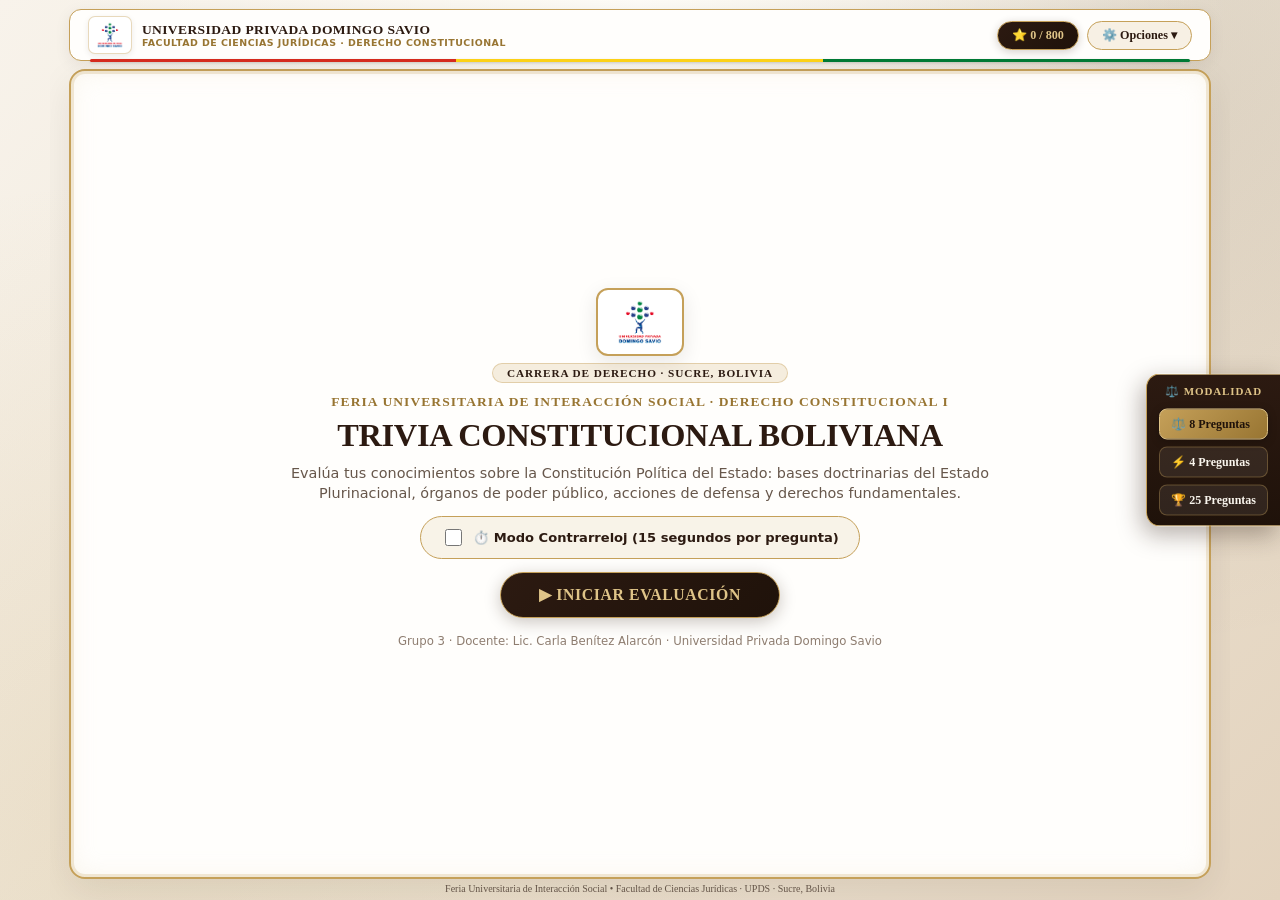
==== commit 87e7c914: "Add files via upload" ====
--- a/index.html
+++ b/index.html
@@ -2,519 +2,34 @@
 <html lang="es">
 <head>
   <meta charset="utf-8">
-  <meta name="viewport" content="width=device-width, initial-scale=1">
+  <meta name="viewport" content="width=device-width, initial-scale=1, maximum-scale=1, user-scalable=no">
   <link rel="icon" type="image/png" href="assets/favicon.png">
-  <title>Misión: detener el bullying · U.E. Luis Boeto & UPDS</title>
-  <style>
-    :root {
-      --font-main: system-ui, -apple-system, BlinkMacSystemFont, 'Segoe UI', Roboto, sans-serif;
-      --bg-dark: #0f132a;
-      --panel-bg: rgba(29, 36, 71, 0.92);
-      --accent-yellow: #f7cf53;
-      --accent-teal: #92ebf4;
-      --accent-green: #9ef2d0;
-      --border-color: rgba(117, 133, 194, 0.35);
-      --text-light: #f7f7ff;
-    }
-    * { box-sizing: border-box; }
-    body {
-      margin: 0;
-      min-height: 100vh;
-      font-family: var(--font-main);
-      color: var(--text-light);
-      background: 
-        radial-gradient(circle at 85% 10%, #482272 0%, transparent 40%),
-        radial-gradient(circle at 5% 95%, #135467 0%, transparent 40%),
-        var(--bg-dark);
-    }
-    .wrap {
-      width: min(1100px, 96vw);
-      min-height: 100vh;
-      margin: auto;
-      display: flex;
-      flex-direction: column;
-      padding: 20px 20px 12px;
-    }
-    .top {
-      display: flex;
-      align-items: center;
-      justify-content: space-between;
-      gap: 16px;
-      padding: 12px 20px;
-      background: rgba(255, 255, 255, 0.05);
-      backdrop-filter: blur(12px);
-      -webkit-backdrop-filter: blur(12px);
-      border: 1px solid rgba(255, 255, 255, 0.12);
-      border-radius: 20px;
-      margin-bottom: 20px;
-      position: relative;
-      z-index: 500;
-    }
-    .brand-group {
-      display: flex;
-      align-items: center;
-      gap: 14px;
-    }
-    .logo-img {
-      height: 48px;
-      width: 48px;
-      object-fit: contain;
-      background: rgba(255, 255, 255, 0.95);
-      padding: 4px;
-      border-radius: 12px;
-      border: 2px solid rgba(255, 255, 255, 0.25);
-      box-shadow: 0 4px 12px rgba(0, 0, 0, 0.3);
-      transition: transform 0.2s ease, border-color 0.2s ease;
-    }
-    .logo-img:hover {
-      transform: scale(1.08);
-      border-color: var(--accent-yellow);
-    }
-    .brand {
-      font-size: clamp(16px, 2.2vw, 24px);
-      font-weight: 800;
-      letter-spacing: -0.01em;
-      display: flex;
-      align-items: center;
-      gap: 8px;
-    }
-    .badge {
-      padding: 8px 16px;
-      border-radius: 100px;
-      background: rgba(255, 255, 255, 0.08);
-      border: 1px solid rgba(255, 255, 255, 0.2);
-      font-size: clamp(13px, 1.5vw, 15px);
-      font-weight: 700;
-      white-space: nowrap;
-    }
-    .panel {
-      margin: auto 0;
-      background: var(--panel-bg);
-      border: 1px solid var(--border-color);
-      box-shadow: 0 24px 80px rgba(0, 0, 0, 0.45);
-      border-radius: 28px;
-      padding: clamp(22px, 4vw, 50px);
-      text-align: center;
-      position: relative;
-      overflow: hidden;
-    }
-    .logos-hero {
-      display: flex;
-      align-items: center;
-      justify-content: center;
-      gap: 24px;
-      margin-bottom: 20px;
-    }
-    .logo-hero-img {
-      height: 80px;
-      width: 80px;
-      object-fit: contain;
-      background: rgba(255, 255, 255, 0.95);
-      padding: 6px;
-      border-radius: 18px;
-      border: 3px solid rgba(255, 255, 255, 0.3);
-      box-shadow: 0 8px 24px rgba(0, 0, 0, 0.35);
-      transition: transform 0.3s cubic-bezier(0.175, 0.885, 0.32, 1.275);
-    }
-    .logo-hero-img:hover {
-      transform: scale(1.1) rotate(2deg);
-    }
-    .logos-divider {
-      font-size: 24px;
-      opacity: 0.6;
-      font-weight: 300;
-    }
-    .eyebrow {
-      color: var(--accent-teal);
-      font-size: clamp(15px, 1.9vw, 22px);
-      font-weight: 850;
-      text-transform: uppercase;
-      letter-spacing: .06em;
-    }
-    h1 {
-      font-size: clamp(34px, 6vw, 72px);
-      line-height: 1.08;
-      margin: 16px 0;
-      font-weight: 900;
-    }
-    h2 {
-      font-size: clamp(24px, 3.4vw, 42px);
-      line-height: 1.2;
-      margin: 14px 0 26px;
-    }
-    .intro {
-      font-size: clamp(18px, 2.3vw, 28px);
-      line-height: 1.45;
-      max-width: 800px;
-      margin: 20px auto 30px;
-      color: #e0e5ff;
-    }
-    .button, .choice {
-      font: inherit;
-      cursor: pointer;
-      border: 0;
-      border-radius: 18px;
-      font-weight: 800;
-      transition: transform .15s ease, background .15s ease, box-shadow .15s ease;
-    }
-    .button:hover, .choice:hover {
-      transform: translateY(-3px);
-      box-shadow: 0 8px 20px rgba(0,0,0,0.3);
-    }
-    .button:focus-visible, .choice:focus-visible {
-      outline: 4px solid var(--accent-yellow);
-      outline-offset: 3px;
-    }
-    .button {
-      background: var(--accent-yellow);
-      color: #20213c;
-      padding: 18px 34px;
-      font-size: clamp(19px, 2.3vw, 28px);
-      box-shadow: 0 4px 15px rgba(247, 207, 83, 0.3);
-    }
-    .button.secondary {
-      background: #324164;
-      color: white;
-    }
-    .choices {
-      display: grid;
-      grid-template-columns: 1fr 1fr;
-      gap: 14px;
-      text-align: left;
-    }
-    .choice {
-      background: #303a67;
-      color: #fff;
-      border: 2px solid rgba(141, 154, 194, 0.38);
-      min-height: 78px;
-      padding: 16px 20px;
-      font-size: clamp(16px, 1.9vw, 24px);
-      text-align: left;
-    }
-    .choice span {
-      display: inline-grid;
-      place-items: center;
-      background: rgba(255, 255, 255, 0.15);
-      border-radius: 10px;
-      min-width: 37px;
-      height: 37px;
-      margin-right: 10px;
-      font-weight: 800;
-    }
-    .choice:disabled {
-      cursor: default;
-      transform: none;
-      box-shadow: none;
-    }
-    .choice.correct {
-      background: #176b58;
-      border-color: #70e1b9;
-    }
-    .choice.wrong {
-      background: #813c59;
-      border-color: #ff96aa;
-    }
-    .choice.dim {
-      opacity: .55;
-    }
-    .bar {
-      height: 12px;
-      background: rgba(255, 255, 255, 0.16);
-      border-radius: 20px;
-      overflow: hidden;
-      margin: 0 0 26px;
-    }
-    .bar i {
-      display: block;
-      height: 100%;
-      background: var(--accent-yellow);
-      transition: width .3s ease;
-    }
-    .feedback {
-      margin: 24px 0;
-      padding: 20px;
-      border-radius: 18px;
-      background: rgba(255, 255, 255, 0.08);
-      border: 1px solid rgba(255, 255, 255, 0.15);
-      text-align: left;
-      font-size: clamp(18px, 2vw, 26px);
-      line-height: 1.4;
-    }
-    .feedback strong {
-      display: block;
-      color: var(--accent-green);
-      margin-bottom: 6px;
-    }
-    .foot {
-      font-size: 14px;
-      color: #b5c0e8;
-      text-align: center;
-      margin-top: 16px;
-    }
-    .small {
-      font-size: 17px;
-      color: #b5c0e8;
-      margin-top: 14px;
-    }
-    .score {
-      font-size: clamp(56px, 8.5vw, 105px);
-      font-weight: 900;
-      color: var(--accent-yellow);
-      margin: 0;
-      text-shadow: 0 4px 20px rgba(247, 207, 83, 0.25);
-    }
-    .hidden { display: none !important; }
-    .status {
-      display: flex;
-      justify-content: space-between;
-      gap: 15px;
-      font-size: clamp(15px, 1.9vw, 21px);
-      font-weight: 750;
-      margin-bottom: 13px;
-    }
-    @media (max-width: 768px) {
-      .top {
-        flex-direction: column;
-        align-items: center;
-        gap: 10px;
-      }
-      .brand-group {
-        width: 100%;
-        justify-content: center;
-      }
-      .choices { grid-template-columns: 1fr; }
-      .wrap { padding: 12px; }
-      .panel { padding: 20px; }
-      .choice { min-height: 62px; }
-      .logo-hero-img { height: 64px; width: 64px; }
-    }
-
-    /* Modal Quiénes Somos & Sobre la App */
-    .modal-overlay {
-      position: fixed;
-      top: 0;
-      left: 0;
-      width: 100vw;
-      height: 100vh;
-      background: rgba(10, 14, 35, 0.85);
-      backdrop-filter: blur(10px);
-      -webkit-backdrop-filter: blur(10px);
-      display: flex;
-      align-items: center;
-      justify-content: center;
-      z-index: 10000;
-      padding: 20px;
-    }
-    .modal-content {
-      background: #1d2447;
-      border: 1px solid var(--border-color);
-      box-shadow: 0 24px 80px rgba(0, 0, 0, 0.6);
-      border-radius: 24px;
-      width: min(650px, 92vw);
-      max-height: 85vh;
-      overflow-y: auto;
-      padding: 28px;
-      text-align: left;
-      animation: modalFadeIn 0.25s ease;
-    }
-    @keyframes modalFadeIn {
-      from { opacity: 0; transform: scale(0.95); }
-      to { opacity: 1; transform: scale(1); }
-    }
-    .modal-header {
-      display: flex;
-      align-items: center;
-      justify-content: space-between;
-      border-bottom: 1px solid rgba(255, 255, 255, 0.15);
-      padding-bottom: 14px;
-      margin-bottom: 18px;
-    }
-    .modal-header h2 {
-      font-size: clamp(20px, 2.4vw, 26px);
-      margin: 0;
-      color: var(--accent-yellow);
-    }
-    .close-btn {
-      background: transparent;
-      border: 0;
-      color: #fff;
-      font-size: 32px;
-      cursor: pointer;
-      line-height: 1;
-      opacity: 0.8;
-      transition: opacity 0.15s ease;
-    }
-    .close-btn:hover {
-      opacity: 1;
-      color: var(--accent-yellow);
-    }
-    .modal-body h3 {
-      color: var(--accent-teal);
-      font-size: clamp(17px, 2vw, 21px);
-      margin: 18px 0 6px;
-    }
-    .modal-body p {
-      font-size: clamp(15px, 1.8vw, 18px);
-      line-height: 1.5;
-      color: #dbe2ff;
-      margin: 0 0 10px;
-    }
-    .credits-box {
-      margin-top: 22px;
-      padding: 14px 18px;
-      background: rgba(255, 255, 255, 0.07);
-      border-radius: 14px;
-      border: 1px solid rgba(255, 255, 255, 0.12);
-      text-align: center;
-      font-size: 15px;
-      color: var(--accent-green);
-    }
-
-    /* Pestaña flotante lateral derecha para selección de modo */
-    .floating-mode-tab {
-      position: fixed;
-      right: 0;
-      top: 48%;
-      transform: translateY(-50%);
-      z-index: 1000;
-      background: rgba(23, 29, 58, 0.95);
-      backdrop-filter: blur(12px);
-      -webkit-backdrop-filter: blur(12px);
-      border: 1px solid var(--border-color);
-      border-right: none;
-      border-radius: 18px 0 0 18px;
-      padding: 12px 14px;
-      box-shadow: -6px 10px 30px rgba(0, 0, 0, 0.5);
-      display: flex;
-      flex-direction: column;
-      gap: 8px;
-      transition: transform 0.25s ease, opacity 0.25s ease;
-    }
-    .floating-mode-tab h4 {
-      margin: 0 0 4px;
-      font-size: 12px;
-      text-transform: uppercase;
-      letter-spacing: 0.06em;
-      color: var(--accent-teal);
-      text-align: center;
-    }
-    .mode-btn {
-      background: rgba(255, 255, 255, 0.08);
-      border: 1px solid rgba(255, 255, 255, 0.18);
-      color: #fff;
-      padding: 8px 12px;
-      border-radius: 12px;
-      font-size: 13px;
-      font-weight: 700;
-      cursor: pointer;
-      display: flex;
-      align-items: center;
-      gap: 6px;
-      transition: background 0.15s ease, border-color 0.15s ease, transform 0.12s ease;
-      white-space: nowrap;
-    }
-    .mode-btn:hover {
-      transform: translateX(-3px);
-    }
-    .mode-btn.active {
-      background: var(--accent-yellow);
-      color: #20213c;
-      border-color: var(--accent-yellow);
-      box-shadow: 0 4px 12px rgba(247, 207, 83, 0.3);
-    }
-    @media (max-width: 768px) {
-      .floating-mode-tab {
-        top: auto;
-        bottom: 20px;
-        right: 12px;
-        left: 12px;
-        transform: none;
-        border-radius: 18px;
-        border-right: 1px solid var(--border-color);
-        flex-direction: row;
-        align-items: center;
-        justify-content: space-around;
-      }
-      .floating-mode-tab h4 { display: none; }
-    }
-
-    /* Submenú Dropdown Navbar */
-    .dropdown-wrapper {
-      position: relative;
-      display: inline-block;
-    }
-    .menu-toggle-btn {
-      cursor: pointer;
-      background: rgba(255, 255, 255, 0.15) !important;
-      border: 1px solid rgba(255, 255, 255, 0.3) !important;
-      color: white !important;
-      transition: background 0.2s ease, transform 0.15s ease;
-    }
-    .menu-toggle-btn:hover {
-      background: rgba(255, 255, 255, 0.25) !important;
-      transform: translateY(-2px);
-    }
-    .dropdown-menu {
-      position: absolute;
-      right: 0;
-      top: calc(100% + 8px);
-      background: #171d3a;
-      border: 1px solid var(--border-color);
-      border-radius: 16px;
-      box-shadow: 0 12px 35px rgba(0, 0, 0, 0.6);
-      min-width: 220px;
-      padding: 8px;
-      display: flex;
-      flex-direction: column;
-      gap: 4px;
-      z-index: 9000;
-      animation: dropdownFade 0.2s ease;
-    }
-    @keyframes dropdownFade {
-      from { opacity: 0; transform: translateY(-8px); }
-      to { opacity: 1; transform: translateY(0); }
-    }
-    .dropdown-item {
-      font: inherit;
-      font-size: 14px;
-      font-weight: 700;
-      color: #e0e5ff;
-      background: transparent;
-      border: 0;
-      padding: 10px 14px;
-      border-radius: 10px;
-      cursor: pointer;
-      text-align: left;
-      text-decoration: none;
-      display: flex;
-      align-items: center;
-      gap: 8px;
-      transition: background 0.15s ease, color 0.15s ease;
-    }
-    .dropdown-item:hover {
-      background: rgba(255, 255, 255, 0.12);
-      color: var(--accent-yellow);
-    }
-  </style>
+  <title>Trivia Constitucional Boliviana · UPDS</title>
+  <link rel="stylesheet" href="css/game.css">
 </head>
 <body>
   <canvas id="confetti" style="position:fixed;top:0;left:0;width:100vw;height:100vh;pointer-events:none;z-index:9999"></canvas>
   
-  <!-- Pestaña Flotante Derecha de Selección de Modo -->
-  <aside id="floatingmodetab" class="floating-mode-tab" title="Duración de la Misión">
-    <h4>⚡ Misión</h4>
-    <button id="btnmode8" class="mode-btn active" title="Misión Completa (8 Preguntas)">🛡️ 8 Preguntas</button>
+  <!-- Pestaña Flotante Derecha de Selección de Modo (estilo pergamino/jurídico) -->
+  <aside id="floatingmodetab" class="floating-mode-tab" title="Duración de la Evaluación">
+    <h4>⚖️ Modalidad</h4>
+    <button id="btnmode8" class="mode-btn active" title="Misión Estándar (8 Preguntas)">⚖️ 8 Preguntas</button>
     <button id="btnmode4" class="mode-btn" title="Modo Express Rápido (4 Preguntas)">⚡ 4 Preguntas</button>
+    <button id="btnmode25" class="mode-btn" title="Trivia Completa (25 Preguntas)">🏆 25 Preguntas</button>
   </aside>
 
   <main class="wrap">
+    <!-- Header Institucional Solemne UPDS -->
     <header class="top">
       <div class="brand-group">
-        <img src="assets/images.jpg" alt="Logo Colegio Luis Boeto" class="logo-img">
-        <div class="brand">🛡️ MISIÓN: DETENER EL BULLYING</div>
+        <img src="assets/logoupds1.png" alt="Universidad Privada Domingo Savio" class="logo-img">
+        <div class="brand-text">
+          <div class="brand-title">UNIVERSIDAD PRIVADA DOMINGO SAVIO</div>
+          <div class="brand-sub">FACULTAD DE CIENCIAS JURÍDICAS · DERECHO CONSTITUCIONAL</div>
+        </div>
       </div>
-      <div class="brand-group">
-        <div id="scoretop" class="badge">⭐ 0 / 800</div>
+      <div class="brand-group actions-group">
+        <div id="scoretop" class="badge score-badge">⭐ 0 / 800</div>
 
         <!-- Submenú de Opciones Navbar -->
         <div class="dropdown-wrapper">
@@ -522,590 +37,129 @@
             ⚙️ Opciones ▾
           </button>
           <div id="dropdownmenu" class="dropdown-menu hidden">
-            <a href="exposicion.html" class="dropdown-item">📊 Exposición (Diapositivas)</a>
-            <button id="aboutbtn" class="dropdown-item">ℹ️ Sobre Nosotros (Grupo 3)</button>
+            <a href="exposicion.html" class="dropdown-item">📜 Diapositivas de Exposición</a>
+            <button id="aboutbtn" class="dropdown-item">ℹ️ Sobre el Proyecto (Grupo 3)</button>
             <button id="soundbtn" class="dropdown-item">🔊 Sonido (Activado)</button>
           </div>
         </div>
-
-        <img src="assets/logoupds1.png" alt="Logo UPDS" class="logo-img">
       </div>
     </header>
 
+    <!-- Pantalla Inicial (Home) -->
     <section id="home" class="panel">
-      <div class="logos-hero">
-        <img src="assets/images.jpg" alt="Unidad Educativa Luis Boeto" class="logo-hero-img" title="Unidad Educativa Luis Boeto">
-        <span class="logos-divider">✖</span>
-        <img src="assets/logoupds1.png" alt="Universidad Privada Domingo Savio (UPDS)" class="logo-hero-img" title="Universidad Privada Domingo Savio">
+      <div class="institutional-badge">
+        <img src="assets/logoupds1.png" alt="Universidad Privada Domingo Savio" class="upds-hero-logo">
+        <div class="badge-ribbon">CARRERA DE DERECHO · SUCRE, BOLIVIA</div>
       </div>
-      <div class="eyebrow">Carrera de Derecho · UPDS | Materia: Derechos Humanos</div>
-      <h1>¡Tu misión empieza aquí!</h1>
-      <p class="intro">Resuelve 8 situaciones en 4 misiones. Elige cómo reconocer el acoso, actuar en Internet y proteger los derechos de tus compañeros.</p>
-      <div style="margin: 16px 0 24px; display: flex; align-items: center; justify-content: center; gap: 10px;">
-        <label style="cursor: pointer; font-size: clamp(16px, 1.8vw, 20px); font-weight: 700; display: flex; align-items: center; gap: 10px; background: rgba(255, 255, 255, 0.08); padding: 10px 22px; border-radius: 100px; border: 1px solid rgba(255, 255, 255, 0.2);">
-          <input type="checkbox" id="timertoggle" style="width: 20px; height: 20px; accent-color: var(--accent-yellow); cursor: pointer;">
-          ⏱️ Activar Modo Contrarreloj (15 seg)
+
+      <div class="eyebrow">Feria Universitaria de Interacción Social · Derecho Constitucional I</div>
+      <h1>TRIVIA CONSTITUCIONAL BOLIVIANA</h1>
+      <p class="intro">Evalúa tus conocimientos sobre la Constitución Política del Estado: bases doctrinarias del Estado Plurinacional, órganos de poder público, acciones de defensa y derechos fundamentales.</p>
+      
+      <div class="timer-control-wrap">
+        <label class="timer-pill">
+          <input type="checkbox" id="timertoggle">
+          <span class="timer-label">⏱️ Modo Contrarreloj (15 segundos por pregunta)</span>
         </label>
       </div>
-      <button id="start" class="button">▶ INICIAR MISIÓN</button>
-      <p class="small">Grupo 3 · Docente: Lic. Carla Benítez Alarcón · Sucre, Bolivia</p>
+
+      <div class="action-btn-wrap">
+        <button id="start" class="button btn-gold">▶ INICIAR EVALUACIÓN</button>
+      </div>
+
+      <p class="small">Grupo 3 · Docente: Lic. Carla Benítez Alarcón · Universidad Privada Domingo Savio</p>
     </section>
 
+    <!-- Pantalla del Juego (Cero Scroll) -->
     <section id="game" class="panel hidden">
       <div class="status">
-        <span id="stage"></span>
-        <span id="timerbadge" class="hidden" style="color: var(--accent-yellow); font-weight: 850;">⏱️ 15s</span>
-        <span id="count"></span>
+        <span id="stage" class="stage-tag"></span>
+        <span id="timerbadge" class="hidden timer-badge">⏱️ 15s</span>
+        <span id="count" class="count-tag"></span>
       </div>
+
       <div class="bar"><i id="progress"></i></div>
-      <h2 id="question"></h2>
+
+      <h2 id="question" class="q-text"></h2>
+
       <div id="choices" class="choices"></div>
+
       <div id="feedback" class="feedback hidden" role="status"></div>
-      <button id="next" class="button hidden" style="margin-top:14px">SIGUIENTE ➜</button>
+
+      <button id="next" class="button btn-gold hidden">SIGUIENTE ➜</button>
     </section>
 
+    <!-- Pantalla Final (Diploma de Honor / Resultados) -->
     <section id="end" class="panel hidden">
-      <div class="logos-hero" style="margin-bottom:10px">
-        <img src="assets/images.jpg" alt="Unidad Educativa Luis Boeto" class="logo-hero-img" style="height:55px;width:55px">
-        <span class="logos-divider">✖</span>
-        <img src="assets/logoupds1.png" alt="Universidad Privada Domingo Savio (UPDS)" class="logo-hero-img" style="height:55px;width:55px">
+      <div class="institutional-badge-sm">
+        <img src="assets/logoupds1.png" alt="Universidad Privada Domingo Savio" class="upds-hero-logo-sm">
       </div>
-      <div class="eyebrow">Misión terminada</div>
+
+      <div class="eyebrow">Certificación de Desempeño Constitucional</div>
       <h1 id="rank"></h1>
       <p id="score" class="score"></p>
       <p id="closing" class="intro"></p>
-      <p class="intro" style="color:var(--accent-green);font-weight:850">No participes · No compartas · Acompaña · Pide ayuda</p>
-      <button id="again" class="button">🔄 NUEVA MISIÓN</button>
+
+      <div class="motto-box">
+        <span class="motto-icon">⚖️</span>
+        <span class="motto-text">"Conoce tus derechos · Defiende la Constitución · Construye una sociedad con justicia"</span>
+      </div>
+
+      <div class="action-btn-wrap">
+        <button id="again" class="button btn-gold">🔄 NUEVA EVALUACIÓN</button>
+      </div>
     </section>
 
+    <!-- Pie de Página Institucional -->
     <footer class="foot">
-      Actividad Educativa de Prevención · Carrera de Derecho (UPDS) · Materia: Derechos Humanos · Sucre, Bolivia
+      Feria Universitaria de Interacción Social • Facultad de Ciencias Jurídicas · UPDS · Sucre, Bolivia
     </footer>
   </main>
 
-  <!-- Modal Sobre la App / Quiénes Somos -->
+  <!-- Modal Sobre la App / Quiénes Somos (Estilo Resolución / Diploma) -->
   <div id="aboutmodal" class="modal-overlay hidden">
     <div class="modal-content">
       <div class="modal-header">
-        <h2>ℹ️ Sobre la App y Quiénes Somos</h2>
-        <button id="closeabout" class="close-btn">&times;</button>
+        <h2>⚖️ Universidad Privada Domingo Savio · Trivia Constitucional</h2>
+        <button id="closeabout" class="close-btn" aria-label="Cerrar ventana">&times;</button>
       </div>
       <div class="modal-body">
-        <div class="logos-hero" style="margin-bottom:16px">
-          <img src="assets/images.jpg" alt="Unidad Educativa Luis Boeto" class="logo-hero-img" style="height:60px;width:60px">
-          <span class="logos-divider">✖</span>
-          <img src="assets/logoupds1.png" alt="Universidad Privada Domingo Savio (UPDS)" class="logo-hero-img" style="height:60px;width:60px">
+        <div class="modal-hero-logo">
+          <img src="assets/logoupds1.png" alt="Universidad Privada Domingo Savio" class="modal-logo-img">
         </div>
         
-        <h3>🛡️ Sobre la Aplicación</h3>
-        <p><strong>"Misión: detener el bullying"</strong> es una plataforma interactiva de concientización y aprendizaje desarrollada para promover la cultura de paz, el respeto y la prevención del acoso escolar y ciberbullying.</p>
+        <h3>🏛️ Acerca del Proyecto Constitucional</h3>
+        <p><strong>"Trivia Constitucional Boliviana: 25 Preguntas y Respuestas"</strong> es una plataforma interactiva y pedagógica desarrollada para la Feria Universitaria de Derecho, con el objetivo de difundir las bases dogmáticas y orgánicas de la Constitución Política del Estado, sus garantías jurisdiccionales y los derechos fundamentales de las y los ciudadanos bolivianos.</p>
 
-        <h3>🎓 Institución & Materia</h3>
+        <h3>🎓 Identidad Institucional</h3>
         <p><strong>Universidad Privada Domingo Savio (UPDS)</strong><br>
+        Facultad: <strong>Ciencias Jurídicas y Sociales</strong><br>
         Carrera: <strong>Derecho</strong><br>
-        Materia: <strong>Derechos Humanos</strong><br>
-        Docente: <strong>Lic. Carla Benítez Alarcón</strong></p>
+        Materia: <strong>Derecho Constitucional I</strong><br>
+        Docente Guía: <strong>Lic. Carla Benítez Alarcón</strong></p>
 
-        <h3>👥 Integrantes (Grupo 3)</h3>
-        <ul style="list-style: none; padding: 0; margin: 8px 0 16px; display: grid; grid-template-columns: repeat(auto-fit, minmax(220px, 1fr)); gap: 8px; font-size: 15px; color: #e0e5ff;">
-          <li style="background: rgba(255,255,255,0.06); padding: 8px 12px; border-radius: 8px; border: 1px solid rgba(255,255,255,0.1);">👤 Higueras Llanos Cinthia</li>
-          <li style="background: rgba(255,255,255,0.06); padding: 8px 12px; border-radius: 8px; border: 1px solid rgba(255,255,255,0.1);">👤 Quevedo Fernandez Yanet Silvina</li>
-          <li style="background: rgba(255,255,255,0.06); padding: 8px 12px; border-radius: 8px; border: 1px solid rgba(255,255,255,0.1);">👤 Padilla Esquivel Nayda Liceth</li>
-          <li style="background: rgba(255,255,255,0.06); padding: 8px 12px; border-radius: 8px; border: 1px solid rgba(255,255,255,0.1);">👤 Sanchez Altamirano Cristhian</li>
-          <li style="background: rgba(255,255,255,0.06); padding: 8px 12px; border-radius: 8px; border: 1px solid rgba(255,255,255,0.1);">👤 Sanchez Mamani Juan Carlos</li>
-          <li style="background: rgba(255,255,255,0.06); padding: 8px 12px; border-radius: 8px; border: 1px solid rgba(255,255,255,0.1);">👤 Tamares Ramirez Najheli</li>
-          <li style="background: rgba(255,255,255,0.06); padding: 8px 12px; border-radius: 8px; border: 1px solid rgba(255,255,255,0.1);">👤 Torihuano Paise Angelica</li>
+        <h3>👥 Integrantes del Equipo (Grupo 3)</h3>
+        <ul class="members-grid">
+          <li>👤 Higueras Llanos Cinthia</li>
+          <li>👤 Quevedo Fernandez Yanet Silvina</li>
+          <li>👤 Padilla Esquivel Nayda Liceth</li>
+          <li>👤 Sanchez Altamirano Cristhian</li>
+          <li>👤 Sanchez Mamani Juan Carlos</li>
+          <li>👤 Tamares Ramirez Najheli</li>
+          <li>👤 Torihuano Paise Angelica</li>
         </ul>
 
         <div class="credits-box">
-          📍 <strong>Feria Educativa de Derechos Humanos · Sucre, Bolivia</strong>
+          📍 <strong>Feria Universitaria de Interacción Social y Extensión Universitaria · Sucre, Bolivia</strong>
         </div>
       </div>
     </div>
   </div>
 
-  <script>
-    const bank = [
-      {cat:'🔎 DETECTIVE',q:'Carlos y Mateo discuten una vez durante un partido. ¿Es bullying?',a:['Sí, toda discusión lo es','No necesariamente: fue una discusión aislada','Sí, porque alguien se enojó'],ok:1,why:'Una discusión aislada no basta para identificar bullying. Hay que conocer el contexto.'},
-      {cat:'🔎 DETECTIVE',q:'Todos los recreos esconden la mochila de Andrés y lo insultan aunque pidió que paren. ¿Qué observas?',a:['Una broma divertida','Un conflicto sin importancia','Una posible situación de bullying'],ok:2,why:'La agresión se repite, causa daño y Andrés no logra detenerla.'},
-      {cat:'🔎 DETECTIVE',q:'Dos amigas se hacen una broma, ambas se ríen y ninguna se siente incómoda. ¿Qué corresponde?',a:['Es bullying siempre','Es una broma consentida, mientras ambas estén cómodas','Hay que expulsarlas'],ok:1,why:'Escucha cómo se siente cada persona. Si alguien pide parar, hay que respetarlo.'},
-      {cat:'🔎 DETECTIVE',q:'Cada semana dejan fuera del grupo de trabajo al mismo compañero y se burlan cuando pide participar. ¿Qué indica?',a:['Posible acoso y exclusión reiterada','Una forma normal de organizarse','Una prueba de amistad'],ok:0,why:'La exclusión repetida y la burla requieren atención de un adulto responsable.'},
-      {cat:'🔎 DETECTIVE',q:'Una estudiante dice que un compañero la empujó. No sabemos qué ocurrió antes ni si se repitió. ¿Qué haces?',a:['Decir que seguro es bullying','Ignorarla porque pasó una sola vez','Escucharla, buscar ayuda y conocer el contexto'],ok:2,why:'Un hecho aislado también puede requerir intervención, aunque no se clasifique como bullying.'},
-      {cat:'🔎 DETECTIVE',q:'Un estudiante tropieza y otros se ríen una vez. ¿Podemos afirmar que es bullying?',a:['Sí, cualquier risa es bullying','No con esa información; debemos escuchar qué ocurrió','No importa cómo se sintió'],ok:1,why:'Para comprender la situación hay que escuchar a la persona afectada y conocer el contexto.'},
-      {cat:'🔎 DETECTIVE',q:'Un grupo amenaza cada día a un compañero para que les entregue su merienda. ¿Qué observas?',a:['Una posible situación de bullying que requiere ayuda','Una broma entre compañeros','Un intercambio voluntario'],ok:0,why:'Las amenazas repetidas y la presión sobre un compañero requieren intervención de adultos responsables.'},
-      {cat:'🔎 DETECTIVE',q:'Dos estudiantes tienen una discusión y después acuerdan cómo resolverla. ¿Qué indica?',a:['Que necesariamente hubo bullying','Que nunca se debe hablar de conflictos','Que fue un conflicto que pudieron resolver dialogando'],ok:2,why:'Un desacuerdo aislado puede resolverse mediante el diálogo; no todo conflicto es bullying.'},
-
-      {cat:'📱 ALERTA DIGITAL',q:'En el chat comparten un meme para humillar a una compañera. ¿Qué haces?',a:['Lo reenvío a otro chat','No lo comparto, la apoyo y busco ayuda','Le pongo un emoji de risa'],ok:1,why:'Reenviar o celebrar la burla amplifica el daño. Apoyar y pedir ayuda puede detenerlo.'},
-      {cat:'📱 ALERTA DIGITAL',q:'Un compañero recibe mensajes ofensivos repetidamente y tiene miedo de contarlo. ¿Qué haces?',a:['Lo acompaño para pedir ayuda a un adulto de confianza','Publico capturas con su nombre','Le digo que responda con insultos'],ok:0,why:'Escúchalo y acompáñalo. Conserven evidencia sin difundirla públicamente.'},
-      {cat:'📱 ALERTA DIGITAL',q:'Alguien crea una cuenta falsa para ridiculizar a un estudiante. ¿Qué acción ayuda?',a:['Seguir la cuenta para vigilarla','Comentar para que el autor se enoje','No interactuar, guardar evidencia y reportarla con apoyo adulto'],ok:2,why:'No des más difusión a la cuenta. Buscar apoyo facilita que se atienda el caso.'},
-      {cat:'📱 ALERTA DIGITAL',q:'Comparten una foto privada de una compañera sin su permiso. ¿Qué haces?',a:['La borro de mi chat, no la reenvío y aviso a un adulto','La comparto solo con mis amigos','La publico para denunciar al responsable'],ok:0,why:'Evita difundir la imagen; un adulto puede ayudar a reportarla y proteger a la compañera.'},
-      {cat:'📱 ALERTA DIGITAL',q:'Expulsan repetidamente a un compañero del grupo digital del curso para humillarlo. ¿Qué puede ser?',a:['Nada: Internet no cuenta','Una forma de ciberbullying','Una norma obligatoria de grupo'],ok:1,why:'La exclusión intencional y reiterada en espacios digitales también puede causar daño.'},
-      {cat:'📱 ALERTA DIGITAL',q:'Te agregan a un grupo creado para burlarse de un compañero. ¿Qué haces?',a:['Invito a más personas','No participo, salgo del grupo y busco apoyo adulto','Me quedo y envío emojis'],ok:1,why:'No participar ni ampliar el público ayuda a frenar la humillación.'},
-      {cat:'📱 ALERTA DIGITAL',q:'Recibes una captura de pantalla con un rumor dañino sobre una estudiante. ¿Qué haces?',a:['La reenvío para preguntar si es verdad','La publico con una advertencia','No la difundo y aviso si la situación puede causarle daño'],ok:2,why:'Difundir rumores puede aumentar el daño, incluso si dices que solo quieres comprobarlos.'},
-      {cat:'📱 ALERTA DIGITAL',q:'Un estudiante bloquea a otro después de recibir mensajes ofensivos. ¿Qué más puede ayudar?',a:['Guardar evidencia y contarlo a un adulto de confianza','Crear otra cuenta para insultar de vuelta','Publicar los mensajes privados de ambos'],ok:0,why:'Bloquear puede detener el contacto, y pedir ayuda permite atender lo ocurrido.'},
-
-      {cat:'🎯 TÚ DECIDES',q:'Se burlan de un estudiante nuevo por su forma de hablar. ¿Qué haces?',a:['Me uno para no quedar fuera','Me quedo mirando sin actuar','No apoyo la burla, lo acompaño y busco ayuda'],ok:2,why:'Acompañar a quien recibe burlas y pedir ayuda es una manera segura de intervenir.'},
-      {cat:'🎯 TÚ DECIDES',q:'Tu mejor amigo insulta repetidamente a otro estudiante. ¿Qué haces?',a:['Le digo que pare y, si continúa, busco apoyo adulto','Lo defiendo porque es mi amigo','Le digo al otro que aguante'],ok:0,why:'La amistad también implica poner límites cuando alguien hace daño.'},
-      {cat:'🎯 TÚ DECIDES',q:'Ves una burla grupal y te preocupa que se vuelvan contra ti. ¿Qué puedes hacer?',a:['Enfrentarte solo al grupo','Buscar a un docente y acompañar al compañero después','Grabar y publicar el momento'],ok:1,why:'Puedes intervenir de forma segura sin exponerte a una confrontación.'},
-      {cat:'🎯 TÚ DECIDES',q:'Una compañera te cuenta que teme ir a clases por burlas constantes. ¿Qué respuesta ayuda?',a:['Decirle que no exagere','Prometer que jamás contarás nada','Escucharla sin juzgar y acompañarla a pedir ayuda'],ok:2,why:'Tomar en serio lo que siente y buscar apoyo es importante.'},
-      {cat:'🎯 TÚ DECIDES',q:'Un compañero pide que dejen de llamarlo por un apodo que le duele. ¿Qué haces?',a:['Respetar su pedido y pedir a otros que paren','Seguir porque el apodo es gracioso','Cambiarlo por otro apodo'],ok:0,why:'El límite que expresa la persona debe respetarse.'},
-      {cat:'🎯 TÚ DECIDES',q:'Una compañera está sola después de que el curso se burló de ella. ¿Cómo puedes apoyarla?',a:['Preguntarle cómo está y ofrecer acompañarla','Decirle que olvide lo ocurrido','Preguntarle delante de todos por qué lloró'],ok:0,why:'Acercarte con respeto y en privado puede ayudarla a sentirse acompañada.'},
-      {cat:'🎯 TÚ DECIDES',q:'Un amigo te pide participar en una broma que humillará a otro compañero. ¿Qué decides?',a:['Aceptar para no perder su amistad','Negarte y proponer otra actividad que no lastime a nadie','Participar, pero sin grabarlo'],ok:1,why:'Puedes poner un límite sin humillar a tu amigo ni sumarte al daño.'},
-      {cat:'🎯 TÚ DECIDES',q:'Escuchas que un estudiante pide que paren de burlarse, pero el grupo continúa. ¿Qué haces?',a:['Le dices que aprenda a soportarlo','Te ríes para evitar problemas','No apoyas la burla y buscas ayuda de un docente'],ok:2,why:'Cuando alguien pide que paren, su límite debe respetarse. Pedir ayuda es una acción segura.'},
-
-      {cat:'⚖️ TUS DERECHOS',q:'Publican una foto de una estudiante sin permiso para humillarla. ¿Qué derechos pueden afectarse?',a:['Ninguno porque fue en Internet','Privacidad, propia imagen y dignidad','Solo el derecho a jugar'],ok:1,why:'La privacidad, la imagen y la dignidad también se protegen en espacios digitales.'},
-      {cat:'⚖️ TUS DERECHOS',q:'Humillan repetidamente a un estudiante por la situación económica de su familia. ¿Qué principio debemos proteger?',a:['Igualdad y no discriminación','El derecho del grupo a burlarse','Ninguno si no hay golpes'],ok:0,why:'Todas las personas merecen respeto e igualdad, sin importar su situación económica.'},
-      {cat:'⚖️ TUS DERECHOS',q:'Amenazan y hostigan a una estudiante dentro y fuera del aula. ¿Qué debe protegerse?',a:['Solo sus notas','Solo su teléfono','Su integridad y derecho a vivir sin violencia'],ok:2,why:'La violencia psicológica y las amenazas afectan la integridad y la seguridad.'},
-      {cat:'⚖️ TUS DERECHOS',q:'Un grupo divulga mensajes personales de un compañero para avergonzarlo. ¿Qué derecho es especialmente relevante?',a:['La privacidad e intimidad','El derecho a reenviar mensajes','Ninguno si el chat era privado'],ok:0,why:'Los mensajes personales no deben difundirse para causar daño.'},
-      {cat:'⚖️ TUS DERECHOS',q:'Una compañera sufre burlas constantes y quiere contarlo. ¿Quién puede ayudar a proteger sus derechos?',a:['Solo sus amistades','Docentes, familia y personas adultas responsables de la escuela','Nadie si ocurre por redes'],ok:1,why:'La escuela y los adultos responsables deben escuchar, proteger y activar los canales de ayuda.'},
-      {cat:'⚖️ TUS DERECHOS',q:'Comparten el número de teléfono de un estudiante para que desconocidos le envíen insultos. ¿Qué derecho puede afectarse?',a:['Su privacidad y seguridad','El derecho de otros a molestarlo','Ninguno porque el número está en un celular'],ok:0,why:'Difundir datos personales para hostigar puede afectar la privacidad y la seguridad.'},
-      {cat:'⚖️ TUS DERECHOS',q:'Se burlan constantemente de una estudiante por su origen o forma de hablar. ¿Qué principio se vulnera?',a:['El derecho a elegir amistades','La igualdad y no discriminación','La libertad de burlarse'],ok:1,why:'Nadie debe recibir humillaciones o trato desigual por su origen o forma de hablar.'},
-      {cat:'⚖️ TUS DERECHOS',q:'Un estudiante denuncia acoso y teme que sus compañeros se enteren. ¿Qué debe cuidarse?',a:['Que todos conozcan los detalles','Que resuelva el problema por sí solo','Su privacidad y una atención respetuosa'],ok:2,why:'Buscar ayuda debe ser seguro y evitar que la persona sea expuesta o humillada nuevamente.'}
-
-    ];
-
-    let round = [], index = 0, points = 0, answered = false;
-    const $ = id => document.getElementById(id);
-
-    // --- Web Audio API Synth Engine (100% Offline & Lightweight) ---
-    let audioCtx = null;
-    let soundEnabled = true;
-    let bgMusicInterval = null;
-    let bgMusicStep = 0;
-
-    const bgChords = [
-      [261.63, 329.63, 392.00, 493.88], // Cmaj7 (C4, E4, G4, B4)
-      [220.00, 261.63, 329.63, 392.00], // Am7 (A3, C4, E4, G4)
-      [174.61, 220.00, 261.63, 329.63], // Fmaj7 (F3, A3, C4, E4)
-      [196.00, 246.94, 293.66, 349.23]  // G7 (G3, B3, D4, F4)
-    ];
-
-    function initAudio() {
-      if (!audioCtx) {
-        const AudioContext = window.AudioContext || window.webkitAudioContext;
-        audioCtx = new AudioContext();
-      }
-      if (audioCtx.state === 'suspended') {
-        audioCtx.resume();
-      }
-      if (soundEnabled) {
-        startBgMusic();
-      }
-    }
-
-    function playAmbientPad() {
-      if (!soundEnabled || !audioCtx) return;
-      try {
-        const chord = bgChords[bgMusicStep % bgChords.length];
-        bgMusicStep++;
-        
-        const filter = audioCtx.createBiquadFilter();
-        filter.type = 'lowpass';
-        filter.frequency.setValueAtTime(350, audioCtx.currentTime);
-        filter.connect(audioCtx.destination);
-
-        chord.forEach(freq => {
-          const osc = audioCtx.createOscillator();
-          const gain = audioCtx.createGain();
-          osc.type = 'sine';
-          osc.frequency.setValueAtTime(freq, audioCtx.currentTime);
-
-          gain.gain.setValueAtTime(0.001, audioCtx.currentTime);
-          gain.gain.linearRampToValueAtTime(0.015, audioCtx.currentTime + 1.2);
-          gain.gain.exponentialRampToValueAtTime(0.0005, audioCtx.currentTime + 3.8);
-
-          osc.connect(gain);
-          gain.connect(filter);
-
-          osc.start(audioCtx.currentTime);
-          osc.stop(audioCtx.currentTime + 3.9);
-        });
-      } catch (e) {}
-    }
-
-    function startBgMusic() {
-      if (bgMusicInterval) return;
-      playAmbientPad();
-      bgMusicInterval = setInterval(() => {
-        if (soundEnabled) playAmbientPad();
-      }, 4000);
-    }
-
-    function stopBgMusic() {
-      if (bgMusicInterval) {
-        clearInterval(bgMusicInterval);
-        bgMusicInterval = null;
-      }
-    }
-
-    function playTone(freq, type, duration, delay = 0) {
-      if (!soundEnabled) return;
-      initAudio();
-      setTimeout(() => {
-        try {
-          const osc = audioCtx.createOscillator();
-          const gain = audioCtx.createGain();
-          osc.type = type;
-          osc.frequency.setValueAtTime(freq, audioCtx.currentTime);
-          gain.gain.setValueAtTime(0.12, audioCtx.currentTime);
-          gain.gain.exponentialRampToValueAtTime(0.001, audioCtx.currentTime + duration);
-          osc.connect(gain);
-          gain.connect(audioCtx.destination);
-          osc.start();
-          osc.stop(audioCtx.currentTime + duration);
-        } catch (e) {}
-      }, delay * 1000);
-    }
-
-    function playCorrectSound() {
-      playTone(523.25, 'sine', 0.12, 0);    // Do5 (C5)
-      playTone(659.25, 'sine', 0.15, 0.08); // Mi5 (E5)
-      playTone(783.99, 'sine', 0.25, 0.16); // Sol5 (G5)
-    }
-
-    function playWrongSound() {
-      playTone(311.13, 'triangle', 0.15, 0);   // Mi b4 (Eb4)
-      playTone(261.63, 'triangle', 0.25, 0.12); // Do4 (C4)
-    }
-
-    function playVictorySound() {
-      playTone(523.25, 'sine', 0.12, 0);    // C5
-      playTone(659.25, 'sine', 0.12, 0.09); // E5
-      playTone(783.99, 'sine', 0.12, 0.18); // G5
-      playTone(1046.50, 'sine', 0.45, 0.27); // C6
-    }
-
-    function playClickSound() {
-      playTone(480, 'sine', 0.06, 0);
-    }
-
-    // --- Submenú Navbar Dropdown ---
-    const menuBtn = $('menubtn');
-    const dropdownMenu = $('dropdownmenu');
-
-    if (menuBtn && dropdownMenu) {
-      menuBtn.onclick = (e) => {
-        e.stopPropagation();
-        playClickSound();
-        dropdownMenu.classList.toggle('hidden');
-      };
-
-      document.addEventListener('click', (e) => {
-        if (!dropdownMenu.contains(e.target) && e.target !== menuBtn) {
-          dropdownMenu.classList.add('hidden');
-        }
-      });
-    }
-
-    const soundBtn = $('soundbtn');
-    if (soundBtn) {
-      soundBtn.onclick = () => {
-        if (dropdownMenu) dropdownMenu.classList.add('hidden');
-        initAudio();
-        soundEnabled = !soundEnabled;
-        soundBtn.textContent = soundEnabled ? '🔊 Sonido (Activado)' : '🔇 Silencio (Desactivado)';
-        soundBtn.style.opacity = soundEnabled ? '1' : '0.6';
-        if (soundEnabled) {
-          startBgMusic();
-          playClickSound();
-        } else {
-          stopBgMusic();
-        }
-      };
-    }
-
-    // --- Modal Quiénes Somos / Sobre la App ---
-    const aboutBtn = $('aboutbtn');
-    const aboutModal = $('aboutmodal');
-    const closeAbout = $('closeabout');
-
-    if (aboutBtn && aboutModal && closeAbout) {
-      aboutBtn.onclick = () => {
-        if (dropdownMenu) dropdownMenu.classList.add('hidden');
-        playClickSound();
-        aboutModal.classList.remove('hidden');
-      };
-      closeAbout.onclick = () => {
-        playClickSound();
-        aboutModal.classList.add('hidden');
-      };
-      aboutModal.onclick = (e) => {
-        if (e.target === aboutModal) {
-          playClickSound();
-          aboutModal.classList.add('hidden');
-        }
-      };
-    }
-
-    // --- Temporizador Opcional (15 segundos) ---
-    let timerEnabled = false;
-    let timeLeft = 15;
-    let timerInterval = null;
-
-    function startTimer() {
-      stopTimer();
-      const badge = $('timerbadge');
-      if (!timerEnabled) {
-        if (badge) badge.classList.add('hidden');
-        return;
-      }
-      timeLeft = 15;
-      if (badge) {
-        badge.classList.remove('hidden');
-        badge.textContent = `⏱️ ${timeLeft}s`;
-      }
-      timerInterval = setInterval(() => {
-        timeLeft--;
-        if (badge) badge.textContent = `⏱️ ${timeLeft}s`;
-        if (timeLeft <= 0) {
-          stopTimer();
-          timeOutAnswer();
-        }
-      }, 1000);
-    }
-
-    function stopTimer() {
-      if (timerInterval) {
-        clearInterval(timerInterval);
-        timerInterval = null;
-      }
-    }
-
-    function timeOutAnswer() {
-      if (answered) return;
-      answered = true;
-      let q = round[index];
-      playWrongSound();
-      [...$('choices').children].forEach((b, j) => {
-        b.disabled = true;
-        b.classList.add(j === q.ok ? 'correct' : 'dim');
-      });
-      let f = $('feedback');
-      f.replaceChildren();
-      let strong = document.createElement('strong');
-      strong.textContent = '⏱️ ¡Tiempo agotado! (0 puntos)';
-      f.append(strong, document.createTextNode(' ' + q.why));
-      f.classList.remove('hidden');
-      $('progress').style.width = ((index + 1) / 8 * 100) + '%';
-      $('next').textContent = index === 7 ? 'VER RESULTADO 🏆' : 'SIGUIENTE ➜';
-      $('next').classList.remove('hidden');
-    }
-
-    let questionsPerGame = 8;
-
-    const btnMode8 = $('btnmode8');
-    const btnMode4 = $('btnmode4');
-
-    if (btnMode8 && btnMode4) {
-      btnMode8.onclick = () => {
-        playClickSound();
-        questionsPerGame = 8;
-        btnMode8.classList.add('active');
-        btnMode4.classList.remove('active');
-      };
-      btnMode4.onclick = () => {
-        playClickSound();
-        questionsPerGame = 4;
-        btnMode4.classList.add('active');
-        btnMode8.classList.remove('active');
-      };
-    }
-
-    function show(id) {
-      ['home', 'game', 'end'].forEach(x => $(x).classList.toggle('hidden', x !== id));
-      const floatTab = $('floatingmodetab');
-      if (floatTab) {
-        floatTab.classList.toggle('hidden', id !== 'home');
-      }
-    }
-
-    function shuffle(a) {
-      for (let i = a.length - 1; i > 0; i--) {
-        let j = Math.floor(Math.random() * (i + 1));
-        [a[i], a[j]] = [a[j], a[i]];
-      }
-      return a;
-    }
-
-    function begin() {
-      playClickSound();
-      const toggle = $('timertoggle');
-      timerEnabled = toggle ? toggle.checked : false;
-      const countPerCat = questionsPerGame === 4 ? 1 : 2;
-      const maxPoints = questionsPerGame * 100;
-      round = ['🔎 DETECTIVE', '📱 ALERTA DIGITAL', '🎯 TÚ DECIDES', '⚖️ TUS DERECHOS'].flatMap(c => shuffle(bank.filter(x => x.cat === c)).slice(0, countPerCat));
-      index = 0;
-      points = 0;
-      $('scoretop').textContent = `⭐ 0 / ${maxPoints}`;
-      show('game');
-      render();
-    }
-
-    function render() {
-      answered = false;
-      let q = round[index];
-      $('stage').textContent = q.cat;
-      $('count').textContent = `Pregunta ${index + 1} / ${questionsPerGame}`;
-      $('progress').style.width = (index / questionsPerGame * 100) + '%';
-      $('question').textContent = q.q;
-      $('feedback').classList.add('hidden');
-      $('next').classList.add('hidden');
-      let box = $('choices');
-      box.replaceChildren();
-      q.a.forEach((v, i) => {
-        let b = document.createElement('button');
-        b.className = 'choice';
-        let label = document.createElement('span');
-        label.textContent = 'ABC'[i];
-        b.append(label, document.createTextNode(v));
-        b.onclick = () => answer(i);
-        box.append(b);
-      });
-      startTimer();
-    }
-
-    function answer(i) {
-      if (answered) return;
-      answered = true;
-      stopTimer();
-      let q = round[index], right = i === q.ok;
-      const maxPoints = questionsPerGame * 100;
-      if (right) {
-        points += 100;
-        playCorrectSound();
-      } else {
-        playWrongSound();
-      }
-      $('scoretop').textContent = `⭐ ${points} / ${maxPoints}`;
-      [...$('choices').children].forEach((b, j) => {
-        b.disabled = true;
-        b.classList.add(j === q.ok ? 'correct' : j === i ? 'wrong' : 'dim');
-      });
-      let f = $('feedback');
-      f.replaceChildren();
-      let strong = document.createElement('strong');
-      strong.textContent = right ? '✅ ¡Bien! +100 puntos' : '💡 Aprendamos juntos';
-      f.append(strong, document.createTextNode(q.why));
-      f.classList.remove('hidden');
-      $('progress').style.width = ((index + 1) / questionsPerGame * 100) + '%';
-      $('next').textContent = index === (questionsPerGame - 1) ? 'VER RESULTADO 🏆' : 'SIGUIENTE ➜';
-      $('next').classList.remove('hidden');
-    }
-
-    function timeOutAnswer() {
-      if (answered) return;
-      answered = true;
-      let q = round[index];
-      const maxPoints = questionsPerGame * 100;
-      playWrongSound();
-      [...$('choices').children].forEach((b, j) => {
-        b.disabled = true;
-        b.classList.add(j === q.ok ? 'correct' : 'dim');
-      });
-      let f = $('feedback');
-      f.replaceChildren();
-      let strong = document.createElement('strong');
-      strong.textContent = '⏱️ ¡Tiempo agotado! (0 puntos)';
-      f.append(strong, document.createTextNode(' ' + q.why));
-      f.classList.remove('hidden');
-      $('progress').style.width = ((index + 1) / questionsPerGame * 100) + '%';
-      $('next').textContent = index === (questionsPerGame - 1) ? 'VER RESULTADO 🏆' : 'SIGUIENTE ➜';
-      $('next').classList.remove('hidden');
-    }
-
-    function launchConfetti() {
-      const canvas = $('confetti');
-      if (!canvas) return;
-      const ctx = canvas.getContext('2d');
-      canvas.width = window.innerWidth;
-      canvas.height = window.innerHeight;
-
-      const colors = ['#f7cf53', '#92ebf4', '#9ef2d0', '#a855f7', '#ec4899', '#ffffff'];
-      let particles = [];
-
-      for (let i = 0; i < 130; i++) {
-        particles.push({
-          x: Math.random() * canvas.width,
-          y: Math.random() * canvas.height * 0.3 - canvas.height * 0.1,
-          w: Math.random() * 10 + 6,
-          h: Math.random() * 8 + 4,
-          color: colors[Math.floor(Math.random() * colors.length)],
-          vx: (Math.random() - 0.5) * 4,
-          vy: Math.random() * 3 + 2.5,
-          rot: Math.random() * 360,
-          vr: (Math.random() - 0.5) * 8,
-          opacity: 1
-        });
-      }
-
-      let startTime = Date.now();
-
-      function renderFrame() {
-        let elapsed = Date.now() - startTime;
-        ctx.clearRect(0, 0, canvas.width, canvas.height);
-
-        let active = false;
-        particles.forEach(p => {
-          p.x += p.vx;
-          p.y += p.vy;
-          p.rot += p.vr;
-          if (elapsed > 2500) {
-            p.opacity -= 0.02;
-          }
-          if (p.opacity > 0) {
-            active = true;
-            ctx.save();
-            ctx.translate(p.x, p.y);
-            ctx.rotate((p.rot * Math.PI) / 180);
-            ctx.globalAlpha = Math.max(0, p.opacity);
-            ctx.fillStyle = p.color;
-            ctx.fillRect(-p.w / 2, -p.h / 2, p.w, p.h);
-            ctx.restore();
-          }
-        });
-
-        if (active && elapsed < 4000) {
-          requestAnimationFrame(renderFrame);
-        } else {
-          ctx.clearRect(0, 0, canvas.width, canvas.height);
-        }
-      }
-
-      requestAnimationFrame(renderFrame);
-    }
-
-    function advance() {
-      if (!answered) return;
-      stopTimer();
-      if (++index < questionsPerGame) {
-        playClickSound();
-        render();
-        return;
-      }
-      playVictorySound();
-      show('end');
-      const maxPoints = questionsPerGame * 100;
-      $('score').textContent = `${points} / ${maxPoints}`;
-      const pct = (points / maxPoints) * 100;
-      let rank = pct >= 85 ? '🏆 GUARDIÁN CONTRA EL BULLYING' : pct >= 50 ? '🛡️ DEFENSOR' : '🌱 APRENDIZ';
-      $('rank').textContent = rank;
-      $('closing').textContent = pct >= 85 ? '¡Misión cumplida! Puedes reconocer situaciones de acoso y actuar con respeto.' : pct >= 50 ? '¡Buen trabajo! Sigue practicando cómo reconocer el acoso y acompañar a otros.' : 'Cada decisión es una oportunidad para aprender y ayudar. ¡Vuelve a intentarlo!';
-      if (pct >= 50) launchConfetti();
-    }
-
-    $('start').onclick = begin;
-    $('again').onclick = begin;
-    $('next').onclick = advance;
-
-    document.addEventListener('keydown', e => {
-      if ($('game').classList.contains('hidden')) return;
-      if (!answered && ['1', '2', '3', 'a', 'b', 'c'].includes(e.key.toLowerCase())) {
-        let map = { a: 0, b: 1, c: 2, '1': 0, '2': 1, '3': 2 };
-        answer(map[e.key.toLowerCase()]);
-      } else if (answered && e.key === 'Enter') {
-        advance();
-      }
-    });
-  </script>
+  <!-- Scripts Modularizados (compatibles con file:// sin CORS) -->
+  <script src="js/audio.js"></script>
+  <script src="js/confetti.js"></script>
+  <script src="js/questions.js"></script>
+  <script src="js/game.js"></script>
 </body>
 </html>
--- a/css/game.css
+++ b/css/game.css
@@ -0,0 +1,981 @@
+/**
+ * Sistema de Diseño Jurídico Académico / Pergamino Solemne
+ * Feria Universitaria de Interacción Social · Universidad Privada Domingo Savio (UPDS)
+ * Facultad de Ciencias Jurídicas y Sociales · Derecho Constitucional
+ * Regla Estricta: Cero Scroll (100vh / 100dvh pantalla única)
+ */
+
+:root {
+  /* Tipografía */
+  --font-serif: 'Georgia', 'Cambria', 'Times New Roman', serif;
+  --font-sans: system-ui, -apple-system, BlinkMacSystemFont, 'Segoe UI', Roboto, sans-serif;
+
+  /* Paleta Jurídica y Pergamino */
+  --bg-parchment-light: #FBF8F2;
+  --bg-parchment: #F4EDE1;
+  --bg-parchment-aged: #E9DCC9;
+  --bg-card: #FFFEFC;
+  --bg-card-inner: #FAF6EF;
+  --bg-option: #FCF9F3;
+  --bg-option-hover: #F3E9D7;
+
+  /* Identidad Chocolate y Oro Viejo */
+  --chocolate-dark: #1F120A;
+  --chocolate-deep: #2C1A11;
+  --chocolate-mid: #42281A;
+  --gold-primary: #C5A059;
+  --gold-light: #DFC488;
+  --gold-dark: #987532;
+  --border-gold: #C5A059;
+  --border-gold-soft: rgba(197, 160, 89, 0.4);
+  --border-gold-subtle: rgba(197, 160, 89, 0.22);
+
+  /* Texto */
+  --text-main: #241E19;
+  --text-muted: #67574B;
+  --text-light: #8E7D70;
+  --text-on-dark: #FAF6EE;
+
+  /* Estados Jurídicos de Respuesta */
+  --juridico-green-bg: #1B5E20;
+  --juridico-green-border: #2E7D32;
+  --juridico-green-text: #FFFFFF;
+  --juridico-red-bg: #8B1A1A;
+  --juridico-red-border: #B71C1C;
+  --juridico-red-text: #FFFFFF;
+
+  /* Tricolor Boliviano */
+  --bolivia-red: #D52B1E;
+  --bolivia-yellow: #FCD116;
+  --bolivia-green: #007934;
+}
+
+/* ========================================================
+   REINICIO Y RESTRICCIÓN DE PANTALLA ÚNICA (CERO SCROLL)
+   ======================================================== */
+*, *::before, *::after {
+  box-sizing: border-box;
+}
+
+html, body {
+  margin: 0;
+  padding: 0;
+  width: 100%;
+  height: 100vh;
+  height: 100dvh;
+  max-height: 100dvh;
+  overflow: hidden; /* CERO SCROLL VERTICAL EN TODA LA VENTANA */
+  font-family: var(--font-sans);
+  color: var(--text-main);
+  background-color: var(--bg-parchment);
+  background-image: 
+    radial-gradient(ellipse at 50% 0%, rgba(255, 254, 250, 0.85) 0%, transparent 65%),
+    radial-gradient(circle at 10% 90%, rgba(197, 160, 89, 0.14) 0%, transparent 45%),
+    radial-gradient(circle at 90% 10%, rgba(44, 26, 17, 0.08) 0%, transparent 40%),
+    linear-gradient(135deg, #F8F3EB 0%, #EDE4D4 55%, #E3D3BE 100%);
+  -webkit-font-smoothing: antialiased;
+}
+
+/* Envoltorio Principal de Altura Fija */
+.wrap {
+  width: min(1180px, 96vw);
+  height: 100vh;
+  height: 100dvh;
+  max-height: 100dvh;
+  margin: 0 auto;
+  display: flex;
+  flex-direction: column;
+  justify-content: space-between;
+  padding: clamp(6px, 1vh, 12px) clamp(10px, 1.5vw, 20px) clamp(4px, 0.7vh, 8px);
+  overflow: hidden;
+}
+
+/* ========================================================
+   CABECERA INSTITUCIONAL SOLEMNE UPDS (Con Franja Tricolor)
+   ======================================================== */
+.top {
+  flex-shrink: 0;
+  display: flex;
+  align-items: center;
+  justify-content: space-between;
+  gap: 12px;
+  padding: clamp(4px, 0.7vh, 8px) clamp(10px, 1.4vw, 18px);
+  background: var(--bg-card);
+  border: 1.5px solid var(--border-gold);
+  border-radius: 12px;
+  box-shadow: 0 4px 16px rgba(44, 26, 17, 0.07);
+  margin-bottom: clamp(4px, 0.8vh, 10px);
+  position: relative;
+  z-index: 500;
+}
+
+/* Franja tricolor boliviana en el borde inferior */
+.top::after {
+  content: '';
+  position: absolute;
+  bottom: -1.5px;
+  left: 20px;
+  right: 20px;
+  height: 3px;
+  border-radius: 2px;
+  background: linear-gradient(
+    90deg, 
+    var(--bolivia-red) 0%, 
+    var(--bolivia-red) 33.3%, 
+    var(--bolivia-yellow) 33.3%, 
+    var(--bolivia-yellow) 66.6%, 
+    var(--bolivia-green) 66.6%, 
+    var(--bolivia-green) 100%
+  );
+  box-shadow: 0 1px 3px rgba(0, 0, 0, 0.15);
+}
+
+.brand-group {
+  display: flex;
+  align-items: center;
+  gap: 10px;
+}
+
+.logo-img {
+  height: clamp(32px, 4.2vh, 42px);
+  width: auto;
+  max-width: 90px;
+  object-fit: contain;
+  background: #FFFFFF;
+  padding: 3px 6px;
+  border-radius: 7px;
+  border: 1.5px solid var(--border-gold-soft);
+  box-shadow: 0 2px 6px rgba(44, 26, 17, 0.08);
+}
+
+.brand-text {
+  text-align: left;
+}
+
+.brand-title {
+  font-family: var(--font-serif);
+  font-size: clamp(12px, 1.5vh, 16.5px);
+  font-weight: 700;
+  letter-spacing: 0.03em;
+  color: var(--chocolate-deep);
+  line-height: 1.15;
+}
+
+.brand-sub {
+  font-family: var(--font-sans);
+  font-size: clamp(9px, 1.05vh, 11px);
+  font-weight: 700;
+  color: var(--gold-dark);
+  letter-spacing: 0.05em;
+  text-transform: uppercase;
+}
+
+.actions-group {
+  display: flex;
+  align-items: center;
+  gap: 8px;
+}
+
+.badge {
+  padding: clamp(4px, 0.65vh, 7px) clamp(8px, 1.1vw, 14px);
+  border-radius: 100px;
+  font-size: clamp(11.5px, 1.35vh, 13.5px);
+  font-weight: 700;
+  white-space: nowrap;
+  font-family: var(--font-serif);
+}
+
+.score-badge {
+  background: linear-gradient(135deg, var(--chocolate-deep), var(--chocolate-dark));
+  color: var(--gold-light);
+  border: 1.5px solid var(--gold-primary);
+  box-shadow: 0 2px 8px rgba(44, 26, 17, 0.2);
+}
+
+/* ========================================================
+   PANELES PRINCIPALES (Efecto Pergamino y Filete Doble)
+   ======================================================== */
+.panel {
+  flex: 1;
+  min-height: 0; /* IMPRESCINDIBLE PARA PREVENIR OVERFLOW EN FLEX */
+  display: flex;
+  flex-direction: column;
+  justify-content: center;
+  align-items: stretch;
+  background: var(--bg-card);
+  border: 2px solid var(--border-gold);
+  border-radius: 16px;
+  padding: clamp(10px, 1.8vh, 24px) clamp(14px, 2.8vw, 36px);
+  box-shadow: 
+    0 12px 36px rgba(44, 26, 17, 0.08),
+    inset 0 0 0 3px rgba(197, 160, 89, 0.22),
+    inset 0 0 24px rgba(235, 221, 199, 0.3);
+  text-align: center;
+  position: relative;
+  overflow-y: auto; /* Fallback de contención segura si la ventana es extrema */
+  scrollbar-width: thin;
+  scrollbar-color: var(--gold-primary) transparent;
+}
+
+#game.panel {
+  padding: clamp(8px, 1.3vh, 18px) clamp(14px, 2.5vw, 36px);
+  justify-content: space-evenly;
+}
+
+.panel::-webkit-scrollbar {
+  width: 5px;
+}
+.panel::-webkit-scrollbar-thumb {
+  background: var(--gold-primary);
+  border-radius: 10px;
+}
+
+/* ========================================================
+   PANTALLA DE INICIO (#home)
+   ======================================================== */
+.institutional-badge {
+  display: flex;
+  flex-direction: column;
+  align-items: center;
+  gap: clamp(4px, 0.8vh, 8px);
+  margin-bottom: clamp(6px, 1.2vh, 14px);
+}
+
+.upds-hero-logo {
+  height: clamp(52px, 7.5vh, 74px);
+  width: auto;
+  max-width: 230px;
+  object-fit: contain;
+  background: #FFFFFF;
+  padding: 6px 16px;
+  border-radius: 12px;
+  border: 2px solid var(--border-gold);
+  box-shadow: 0 6px 20px rgba(44, 26, 17, 0.1);
+  transition: transform 0.25s ease;
+}
+
+.upds-hero-logo:hover {
+  transform: scale(1.03);
+}
+
+.badge-ribbon {
+  font-family: var(--font-serif);
+  font-size: clamp(10px, 1.25vh, 12px);
+  font-weight: 700;
+  letter-spacing: 0.08em;
+  text-transform: uppercase;
+  color: var(--chocolate-deep);
+  background: rgba(197, 160, 89, 0.18);
+  border: 1px solid var(--border-gold-soft);
+  padding: 3px 14px;
+  border-radius: 100px;
+}
+
+.eyebrow {
+  color: var(--gold-dark);
+  font-family: var(--font-serif);
+  font-size: clamp(11px, 1.5vh, 14px);
+  font-weight: 700;
+  text-transform: uppercase;
+  letter-spacing: 0.08em;
+  margin-bottom: clamp(4px, 0.8vh, 8px);
+}
+
+h1 {
+  font-family: var(--font-serif);
+  font-size: clamp(22px, 3.6vh, 36px);
+  line-height: 1.15;
+  margin: 0 0 clamp(6px, 1vh, 12px);
+  font-weight: 700;
+  color: var(--chocolate-deep);
+  letter-spacing: -0.01em;
+}
+
+.intro {
+  font-size: clamp(13px, 1.6vh, 16px);
+  line-height: 1.4;
+  max-width: 760px;
+  margin: 0 auto clamp(8px, 1.4vh, 16px);
+  color: var(--text-muted);
+}
+
+.timer-control-wrap {
+  margin: 0 auto clamp(8px, 1.4vh, 18px);
+  display: flex;
+  justify-content: center;
+}
+
+.timer-pill {
+  cursor: pointer;
+  font-size: clamp(12px, 1.45vh, 14px);
+  font-weight: 700;
+  display: inline-flex;
+  align-items: center;
+  gap: 8px;
+  background: rgba(197, 160, 89, 0.12);
+  padding: clamp(6px, 1vh, 9px) clamp(14px, 1.6vw, 22px);
+  border-radius: 100px;
+  border: 1.5px solid var(--border-gold);
+  color: var(--chocolate-deep);
+  transition: background 0.2s ease, border-color 0.2s ease;
+}
+
+.timer-pill:hover {
+  background: rgba(197, 160, 89, 0.22);
+}
+
+.timer-pill input[type="checkbox"] {
+  width: 17px;
+  height: 17px;
+  accent-color: var(--gold-dark);
+  cursor: pointer;
+}
+
+.action-btn-wrap {
+  display: flex;
+  justify-content: center;
+  margin-bottom: clamp(4px, 0.8vh, 10px);
+}
+
+.small {
+  font-size: clamp(11px, 1.3vh, 12.5px);
+  color: var(--text-light);
+  margin-top: clamp(6px, 1vh, 12px);
+}
+
+/* ========================================================
+   BOTONES INSTITUCIONALES (Estilo Oro & Chocolate)
+   ======================================================== */
+.button {
+  font: inherit;
+  cursor: pointer;
+  border: 0;
+  border-radius: 100px;
+  font-weight: 700;
+  font-family: var(--font-serif);
+  letter-spacing: 0.04em;
+  transition: transform 0.15s ease, box-shadow 0.15s ease, background 0.15s ease;
+  white-space: nowrap;
+}
+
+.button:hover {
+  transform: translateY(-2px);
+}
+
+.button:focus-visible {
+  outline: 3px solid var(--gold-primary);
+  outline-offset: 3px;
+}
+
+.btn-gold {
+  background: linear-gradient(135deg, var(--chocolate-deep) 0%, var(--chocolate-dark) 100%);
+  color: var(--gold-light);
+  border: 1.5px solid var(--gold-primary);
+  padding: clamp(9px, 1.4vh, 14px) clamp(26px, 3vw, 42px);
+  font-size: clamp(14px, 1.75vh, 18px);
+  box-shadow: 0 4px 16px rgba(44, 26, 17, 0.25);
+}
+
+.btn-gold:hover {
+  background: linear-gradient(135deg, var(--chocolate-mid) 0%, var(--chocolate-deep) 100%);
+  border-color: var(--gold-light);
+  box-shadow: 0 6px 22px rgba(197, 160, 89, 0.35);
+  color: #FFFFFF;
+}
+
+/* ========================================================
+   PANTALLA DE JUEGO / PREGUNTAS (#game) - CERO SCROLL
+   ======================================================== */
+.status {
+  display: flex;
+  justify-content: space-between;
+  align-items: center;
+  gap: 10px;
+  font-size: clamp(12px, 1.4vh, 14.5px);
+  font-weight: 700;
+  font-family: var(--font-serif);
+  color: var(--chocolate-deep);
+  margin-bottom: clamp(3px, 0.5vh, 6px);
+}
+
+.stage-tag, .count-tag {
+  background: rgba(197, 160, 89, 0.15);
+  border: 1px solid var(--border-gold-soft);
+  padding: 2.5px 11px;
+  border-radius: 100px;
+  letter-spacing: 0.03em;
+}
+
+.timer-badge {
+  background: var(--chocolate-deep);
+  color: var(--gold-light);
+  border: 1.5px solid var(--gold-primary);
+  padding: 2.5px 12px;
+  border-radius: 100px;
+  font-weight: 800;
+  box-shadow: 0 2px 6px rgba(44, 26, 17, 0.2);
+}
+
+.bar {
+  height: clamp(4px, 0.6vh, 6px);
+  background: rgba(197, 160, 89, 0.2);
+  border: 1px solid var(--border-gold-soft);
+  border-radius: 20px;
+  overflow: hidden;
+  margin: 0 0 clamp(4px, 0.7vh, 8px);
+}
+
+.bar i {
+  display: block;
+  height: 100%;
+  background: linear-gradient(90deg, var(--gold-primary), var(--gold-light), var(--gold-primary));
+  transition: width 0.3s ease;
+}
+
+h2#question, #qText, .q-text {
+  font-family: var(--font-serif);
+  font-size: clamp(1.24rem, 2.45vh, 1.72rem);
+  line-height: 1.24;
+  margin: 0 0 clamp(5px, 0.9vh, 10px);
+  color: var(--chocolate-dark);
+  font-weight: 800;
+  letter-spacing: -0.01em;
+  text-shadow: 0 1px 1px rgba(255, 255, 255, 0.5);
+}
+
+/* Cuadrícula 2x2 de Opciones con Alta Legibilidad */
+.choices {
+  display: grid;
+  grid-template-columns: 1fr 1fr;
+  gap: clamp(6px, 1vh, 11px);
+  text-align: left;
+}
+
+.choice, .opt-btn {
+  font: inherit;
+  cursor: pointer;
+  background: var(--bg-option);
+  color: var(--text-main);
+  border: 1.8px solid var(--border-gold-soft);
+  border-radius: 13px;
+  min-height: clamp(46px, 6.6vh, 64px);
+  padding: clamp(5px, 0.8vh, 9px) clamp(10px, 1.2vw, 16px);
+  font-size: clamp(1.02rem, 1.8vh, 1.25rem);
+  font-weight: 600;
+  line-height: 1.22;
+  text-align: left;
+  display: flex;
+  align-items: center;
+  box-shadow: 0 2px 6px rgba(44, 26, 17, 0.05);
+  transition: background 0.15s ease, border-color 0.15s ease, transform 0.12s ease, box-shadow 0.15s ease;
+}
+
+.choice:hover, .opt-btn:hover {
+  background: var(--bg-option-hover);
+  border-color: var(--gold-primary);
+  transform: translateY(-1.5px);
+  box-shadow: 0 4px 14px rgba(197, 160, 89, 0.25);
+}
+
+.choice span, .opt-btn .opt-badge, .opt-btn span {
+  display: inline-grid;
+  place-items: center;
+  background: linear-gradient(135deg, #1C0F07 0%, #2F1A0F 100%);
+  color: #FFF6E0;
+  border: 1.8px solid var(--gold-primary);
+  border-radius: 9px;
+  min-width: clamp(32px, 4.4vh, 42px);
+  height: clamp(32px, 4.4vh, 42px);
+  margin-right: clamp(8px, 1vw, 13px);
+  font-weight: 900;
+  font-family: var(--font-serif);
+  font-size: clamp(14.5px, 2.1vh, 19px);
+  flex-shrink: 0;
+  box-shadow: 0 2px 6px rgba(0, 0, 0, 0.25);
+  text-shadow: 0 1px 2px rgba(0, 0, 0, 0.6);
+}
+
+.choice:disabled, .opt-btn:disabled {
+  cursor: default;
+  transform: none;
+  box-shadow: none;
+}
+
+/* Respuestas Correctas / Erróneas */
+.choice.correct, .opt-btn.correct {
+  background: var(--juridico-green-bg) !important;
+  color: var(--juridico-green-text) !important;
+  border-color: #4CAF50 !important;
+  box-shadow: 0 4px 14px rgba(27, 94, 32, 0.35) !important;
+}
+
+.choice.correct span, .opt-btn.correct .opt-badge, .opt-btn.correct span {
+  background: #FFFFFF !important;
+  color: var(--juridico-green-bg) !important;
+  border-color: #FFFFFF !important;
+  font-weight: 900 !important;
+  text-shadow: none !important;
+  box-shadow: 0 2px 8px rgba(0, 0, 0, 0.25) !important;
+}
+
+.choice.wrong, .opt-btn.wrong {
+  background: var(--juridico-red-bg) !important;
+  color: var(--juridico-red-text) !important;
+  border-color: #EF5350 !important;
+  box-shadow: 0 4px 14px rgba(139, 26, 26, 0.35) !important;
+}
+
+.choice.wrong span, .opt-btn.wrong .opt-badge, .opt-btn.wrong span {
+  background: #FFFFFF !important;
+  color: var(--juridico-red-bg) !important;
+  border-color: #FFFFFF !important;
+  font-weight: 900 !important;
+  text-shadow: none !important;
+  box-shadow: 0 2px 8px rgba(0, 0, 0, 0.25) !important;
+}
+
+.choice.dim, .opt-btn.dim {
+  opacity: 0.42;
+  filter: grayscale(25%);
+}
+
+/* Contenedor de Feedback Compacto (Ajustado a Pantalla) */
+.feedback {
+  margin: clamp(4px, 0.65vh, 8px) 0 0;
+  padding: clamp(5px, 0.75vh, 8px) clamp(10px, 1.2vw, 14px);
+  background: #FCFAF6;
+  border: 1.5px solid var(--border-gold-soft);
+  border-left: 5px solid var(--gold-primary);
+  border-radius: 10px;
+  text-align: left;
+  box-shadow: 0 3px 10px rgba(44, 26, 17, 0.05);
+  max-height: clamp(65px, 11vh, 95px);
+  overflow-y: auto;
+  scrollbar-width: thin;
+}
+
+.feedback strong {
+  display: block;
+  font-family: var(--font-serif);
+  font-size: clamp(12.5px, 1.5vh, 15.5px);
+  color: var(--chocolate-deep);
+  margin-bottom: 2px;
+}
+
+.feedback .legal-base {
+  margin-top: 2px;
+  padding: 3px 8px;
+  background: rgba(197, 160, 89, 0.12);
+  border-left: 3px solid var(--gold-dark);
+  border-radius: 4px;
+  font-size: clamp(11px, 1.26vh, 12.8px);
+  color: #2D231B;
+  line-height: 1.26;
+}
+
+.feedback .hint-pedagogica {
+  margin-top: 2px;
+  font-size: clamp(10.5px, 1.15vh, 12px);
+  color: var(--gold-dark);
+  font-style: italic;
+  font-weight: 600;
+}
+
+#next {
+  margin: clamp(4px, 0.65vh, 8px) auto 0;
+  padding: clamp(6px, 0.85vh, 10px) clamp(22px, 2.5vw, 36px);
+  font-size: clamp(13px, 1.5vh, 16px);
+  display: inline-block;
+}
+
+/* ========================================================
+   PANTALLA FINAL (#end) - DIPLOMA DE RECONOCIMIENTO
+   ======================================================== */
+.institutional-badge-sm {
+  margin-bottom: clamp(4px, 0.8vh, 8px);
+}
+
+.upds-hero-logo-sm {
+  height: clamp(44px, 5.5vh, 58px);
+  width: auto;
+  object-fit: contain;
+  background: #FFFFFF;
+  padding: 4px 12px;
+  border-radius: 10px;
+  border: 1.5px solid var(--border-gold);
+  box-shadow: 0 4px 12px rgba(44, 26, 17, 0.08);
+}
+
+#rank {
+  font-family: var(--font-serif);
+  font-size: clamp(20px, 3.2vh, 32px);
+  color: var(--chocolate-deep);
+  margin: clamp(4px, 0.8vh, 8px) 0;
+  font-weight: 700;
+  letter-spacing: 0.02em;
+}
+
+.score {
+  font-size: clamp(36px, 5.8vh, 58px);
+  font-weight: 900;
+  font-family: var(--font-serif);
+  color: var(--gold-dark);
+  margin: 0;
+  line-height: 1.1;
+  text-shadow: 0 2px 8px rgba(197, 160, 89, 0.25);
+}
+
+.motto-box {
+  margin: clamp(6px, 1vh, 12px) auto;
+  padding: clamp(6px, 0.9vh, 10px) clamp(12px, 1.8vw, 22px);
+  background: rgba(197, 160, 89, 0.12);
+  border-left: 3.5px solid var(--gold-primary);
+  border-radius: 8px;
+  font-style: italic;
+  font-size: clamp(11.5px, 1.35vh, 13.5px);
+  color: var(--chocolate-deep);
+  font-family: var(--font-serif);
+  max-width: 680px;
+  display: flex;
+  align-items: center;
+  justify-content: center;
+  gap: 8px;
+}
+
+/* Pie de Página */
+.foot {
+  flex-shrink: 0;
+  font-size: clamp(10px, 1.1vh, 12px);
+  color: var(--text-muted);
+  text-align: center;
+  padding-top: clamp(2px, 0.4vh, 5px);
+  font-family: var(--font-serif);
+}
+
+/* Clases de Utilidad */
+.hidden {
+  display: none !important;
+}
+
+/* ========================================================
+   PESTAÑA FLOTANTE DERECHA (Modalidad de Trivia)
+   ======================================================== */
+.floating-mode-tab {
+  position: fixed;
+  right: 0;
+  top: 50%;
+  transform: translateY(-50%);
+  z-index: 1000;
+  background: linear-gradient(180deg, var(--chocolate-deep) 0%, var(--chocolate-dark) 100%);
+  border: 1.5px solid var(--border-gold);
+  border-right: none;
+  border-radius: 14px 0 0 14px;
+  padding: 10px 12px;
+  box-shadow: -4px 8px 24px rgba(44, 26, 17, 0.35);
+  display: flex;
+  flex-direction: column;
+  gap: 7px;
+  transition: transform 0.25s ease, opacity 0.25s ease;
+}
+
+.floating-mode-tab h4 {
+  margin: 0 0 4px;
+  font-size: 11px;
+  text-transform: uppercase;
+  letter-spacing: 0.08em;
+  color: var(--gold-light);
+  font-family: var(--font-serif);
+  text-align: center;
+}
+
+.mode-btn {
+  background: rgba(255, 255, 255, 0.08);
+  border: 1px solid rgba(197, 160, 89, 0.35);
+  color: var(--text-on-dark);
+  padding: 7px 11px;
+  border-radius: 8px;
+  font-size: 12px;
+  font-weight: 700;
+  font-family: var(--font-serif);
+  cursor: pointer;
+  display: flex;
+  align-items: center;
+  gap: 6px;
+  transition: background 0.15s ease, border-color 0.15s ease, transform 0.12s ease;
+  white-space: nowrap;
+}
+
+.mode-btn:hover {
+  transform: translateX(-3px);
+  background: rgba(197, 160, 89, 0.2);
+  border-color: var(--gold-light);
+}
+
+.mode-btn.active {
+  background: linear-gradient(135deg, var(--gold-primary) 0%, var(--gold-dark) 100%);
+  color: var(--chocolate-dark);
+  font-weight: 800;
+  border-color: var(--gold-light);
+  box-shadow: 0 2px 8px rgba(0, 0, 0, 0.25);
+}
+
+/* ========================================================
+   SUBMENÚ DESPLEGABLE NAVBAR
+   ======================================================== */
+.dropdown-wrapper {
+  position: relative;
+  display: inline-block;
+}
+
+.menu-toggle-btn {
+  cursor: pointer;
+  background: rgba(197, 160, 89, 0.15) !important;
+  border: 1.5px solid var(--border-gold) !important;
+  color: var(--chocolate-deep) !important;
+  transition: background 0.2s ease, transform 0.15s ease;
+}
+
+.menu-toggle-btn:hover {
+  background: rgba(197, 160, 89, 0.28) !important;
+  transform: translateY(-1px);
+}
+
+.dropdown-menu {
+  position: absolute;
+  right: 0;
+  top: calc(100% + 8px);
+  background: var(--bg-card);
+  border: 1.5px solid var(--gold-primary);
+  border-radius: 12px;
+  box-shadow: 0 10px 30px rgba(44, 26, 17, 0.2);
+  min-width: 230px;
+  padding: 6px;
+  display: flex;
+  flex-direction: column;
+  gap: 4px;
+  z-index: 9000;
+  animation: dropdownFade 0.18s ease;
+}
+
+@keyframes dropdownFade {
+  from { opacity: 0; transform: translateY(-6px); }
+  to { opacity: 1; transform: translateY(0); }
+}
+
+.dropdown-item {
+  font: inherit;
+  font-size: 13px;
+  font-weight: 700;
+  font-family: var(--font-serif);
+  color: var(--chocolate-deep);
+  background: transparent;
+  border: 0;
+  padding: 9px 12px;
+  border-radius: 8px;
+  cursor: pointer;
+  text-align: left;
+  text-decoration: none;
+  display: flex;
+  align-items: center;
+  gap: 8px;
+  transition: background 0.15s ease, color 0.15s ease;
+}
+
+.dropdown-item:hover {
+  background: rgba(197, 160, 89, 0.18);
+  color: var(--gold-dark);
+}
+
+/* ========================================================
+   MODAL DE HONOR (Quiénes Somos / Resolución UPDS)
+   ======================================================== */
+.modal-overlay {
+  position: fixed;
+  top: 0;
+  left: 0;
+  width: 100vw;
+  height: 100vh;
+  background: rgba(31, 18, 10, 0.72);
+  backdrop-filter: blur(8px);
+  -webkit-backdrop-filter: blur(8px);
+  display: flex;
+  align-items: center;
+  justify-content: center;
+  z-index: 10000;
+  padding: 16px;
+}
+
+.modal-content {
+  background: var(--bg-card);
+  border: 2px solid var(--border-gold);
+  border-radius: 18px;
+  box-shadow: 0 20px 60px rgba(44, 26, 17, 0.35), inset 0 0 0 3px rgba(197, 160, 89, 0.2);
+  width: min(650px, 94vw);
+  max-height: 86vh;
+  overflow-y: auto;
+  padding: clamp(18px, 2.5vh, 28px);
+  text-align: left;
+  animation: modalFadeIn 0.22s ease;
+  scrollbar-width: thin;
+  scrollbar-color: var(--gold-primary) transparent;
+}
+
+@keyframes modalFadeIn {
+  from { opacity: 0; transform: scale(0.96); }
+  to { opacity: 1; transform: scale(1); }
+}
+
+.modal-header {
+  display: flex;
+  align-items: center;
+  justify-content: space-between;
+  border-bottom: 1.5px solid var(--border-gold-soft);
+  padding-bottom: 10px;
+  margin-bottom: 14px;
+}
+
+.modal-header h2 {
+  font-family: var(--font-serif);
+  font-size: clamp(17px, 2.2vh, 22px);
+  margin: 0;
+  color: var(--chocolate-deep);
+}
+
+.close-btn {
+  background: transparent;
+  border: 0;
+  color: var(--chocolate-deep);
+  font-size: 28px;
+  cursor: pointer;
+  line-height: 1;
+  opacity: 0.7;
+  transition: opacity 0.15s ease, color 0.15s ease;
+}
+
+.close-btn:hover {
+  opacity: 1;
+  color: var(--gold-dark);
+}
+
+.modal-hero-logo {
+  display: flex;
+  justify-content: center;
+  margin-bottom: 12px;
+}
+
+.modal-logo-img {
+  height: 52px;
+  width: auto;
+  background: #FFFFFF;
+  padding: 4px 14px;
+  border-radius: 10px;
+  border: 1.5px solid var(--border-gold-soft);
+  box-shadow: 0 2px 8px rgba(44, 26, 17, 0.08);
+}
+
+.modal-body h3 {
+  font-family: var(--font-serif);
+  color: var(--chocolate-deep);
+  font-size: clamp(15px, 1.8vh, 18px);
+  margin: 14px 0 4px;
+  border-left: 3px solid var(--gold-primary);
+  padding-left: 8px;
+}
+
+.modal-body p {
+  font-size: clamp(13px, 1.5vh, 15px);
+  line-height: 1.45;
+  color: var(--text-muted);
+  margin: 0 0 10px;
+}
+
+.members-grid {
+  list-style: none;
+  padding: 0;
+  margin: 8px 0 14px;
+  display: grid;
+  grid-template-columns: repeat(auto-fit, minmax(220px, 1fr));
+  gap: 7px;
+  font-size: 13.5px;
+  color: var(--chocolate-deep);
+}
+
+.members-grid li {
+  background: rgba(197, 160, 89, 0.12);
+  padding: 6px 10px;
+  border-radius: 6px;
+  border: 1px solid var(--border-gold-soft);
+  font-weight: 600;
+}
+
+.credits-box {
+  margin-top: 16px;
+  padding: 10px 14px;
+  background: rgba(197, 160, 89, 0.15);
+  border-radius: 10px;
+  border: 1.5px solid var(--border-gold);
+  text-align: center;
+  font-size: 13px;
+  font-family: var(--font-serif);
+  color: var(--chocolate-deep);
+}
+
+/* ========================================================
+   RESPONSIVIDAD Y OPTIMIZACIONES PARA PANTALLAS PEQUEÑAS
+   ======================================================== */
+@media (max-width: 768px) {
+  .wrap {
+    padding: 8px;
+  }
+
+  .top {
+    padding: 6px 10px;
+    gap: 8px;
+  }
+
+  .brand-title {
+    font-size: 13px;
+  }
+  .brand-sub {
+    font-size: 9.5px;
+  }
+
+  .panel {
+    padding: 12px 14px;
+    border-radius: 14px;
+  }
+
+  .choices {
+    grid-template-columns: 1fr;
+    gap: 6px;
+  }
+
+  .choice, .opt-btn {
+    min-height: 44px;
+    padding: 6px 10px;
+    font-size: 13px;
+  }
+
+  .floating-mode-tab {
+    top: auto;
+    bottom: 12px;
+    right: 8px;
+    left: 8px;
+    transform: none;
+    border-radius: 12px;
+    border-right: 1.5px solid var(--border-gold);
+    flex-direction: row;
+    align-items: center;
+    justify-content: space-around;
+    padding: 6px 8px;
+  }
+
+  .floating-mode-tab h4 {
+    display: none;
+  }
+
+  .mode-btn {
+    padding: 5px 8px;
+    font-size: 11px;
+  }
+}
